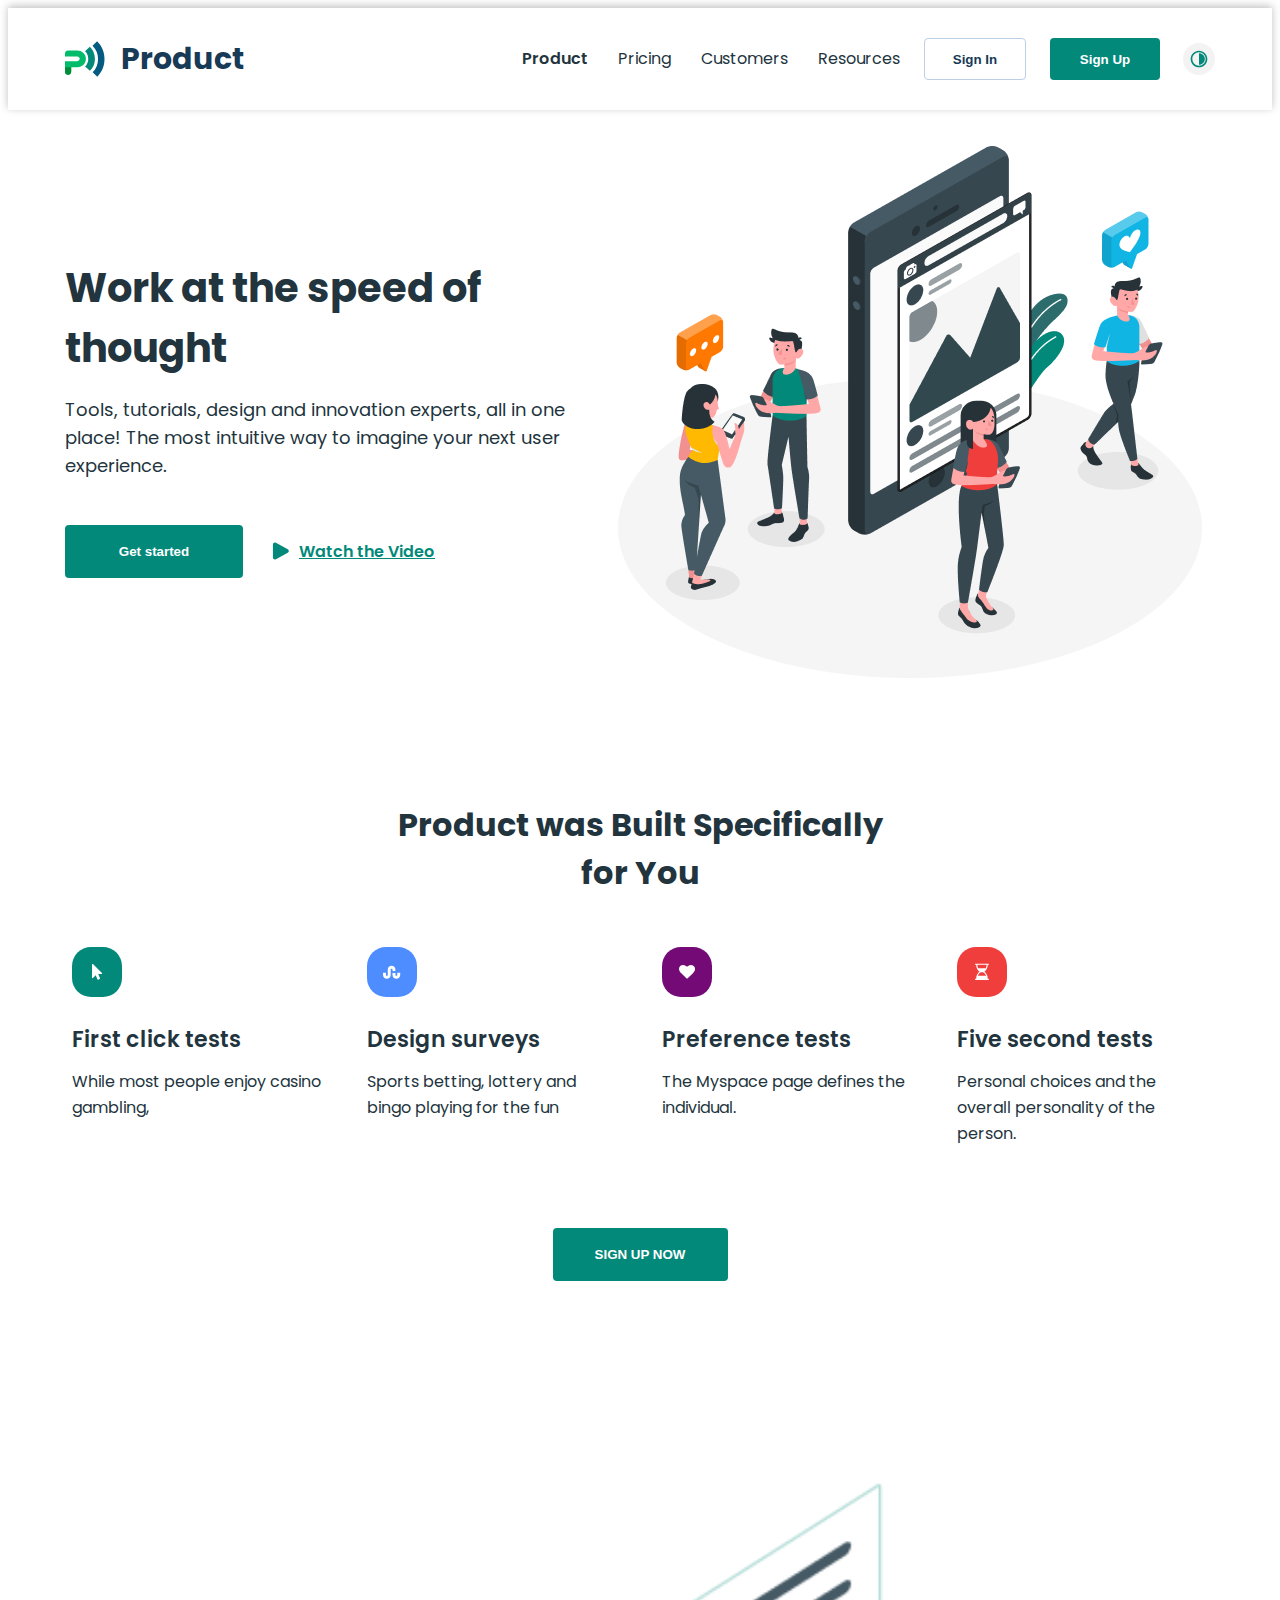
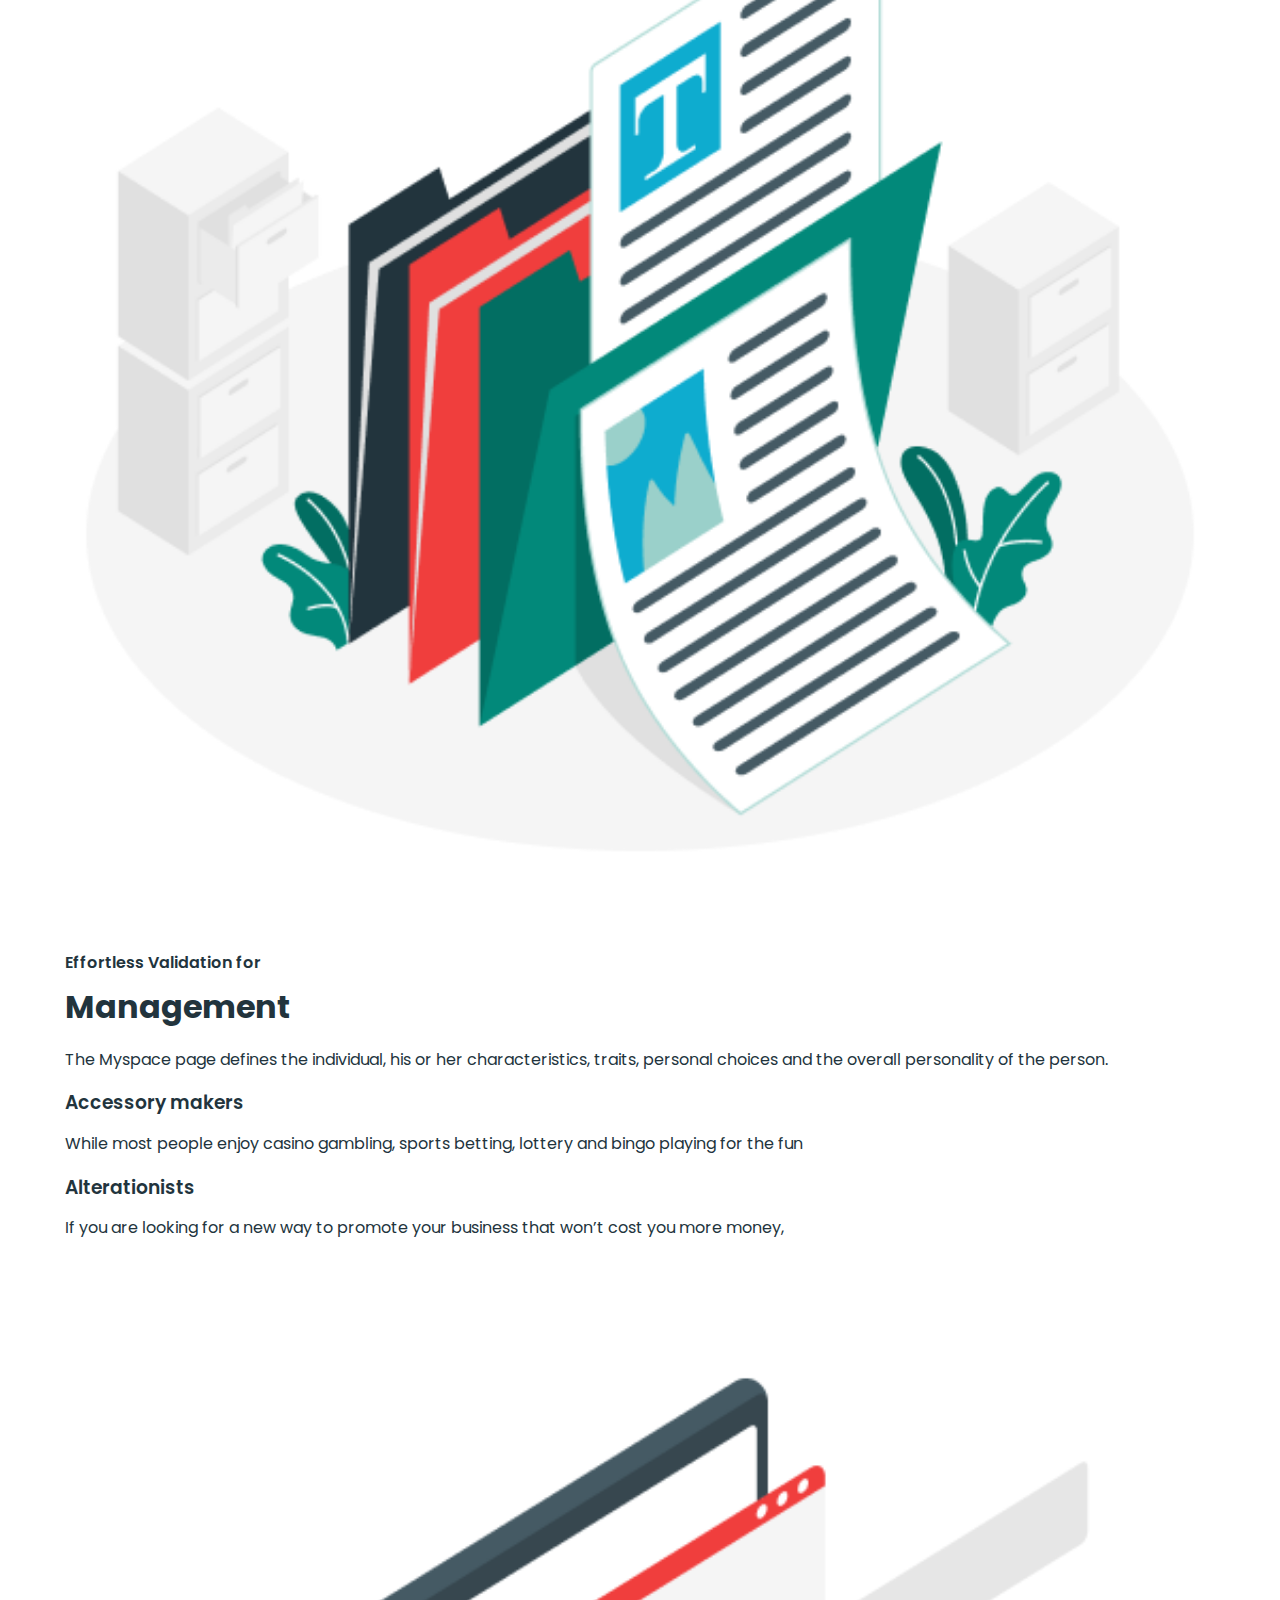
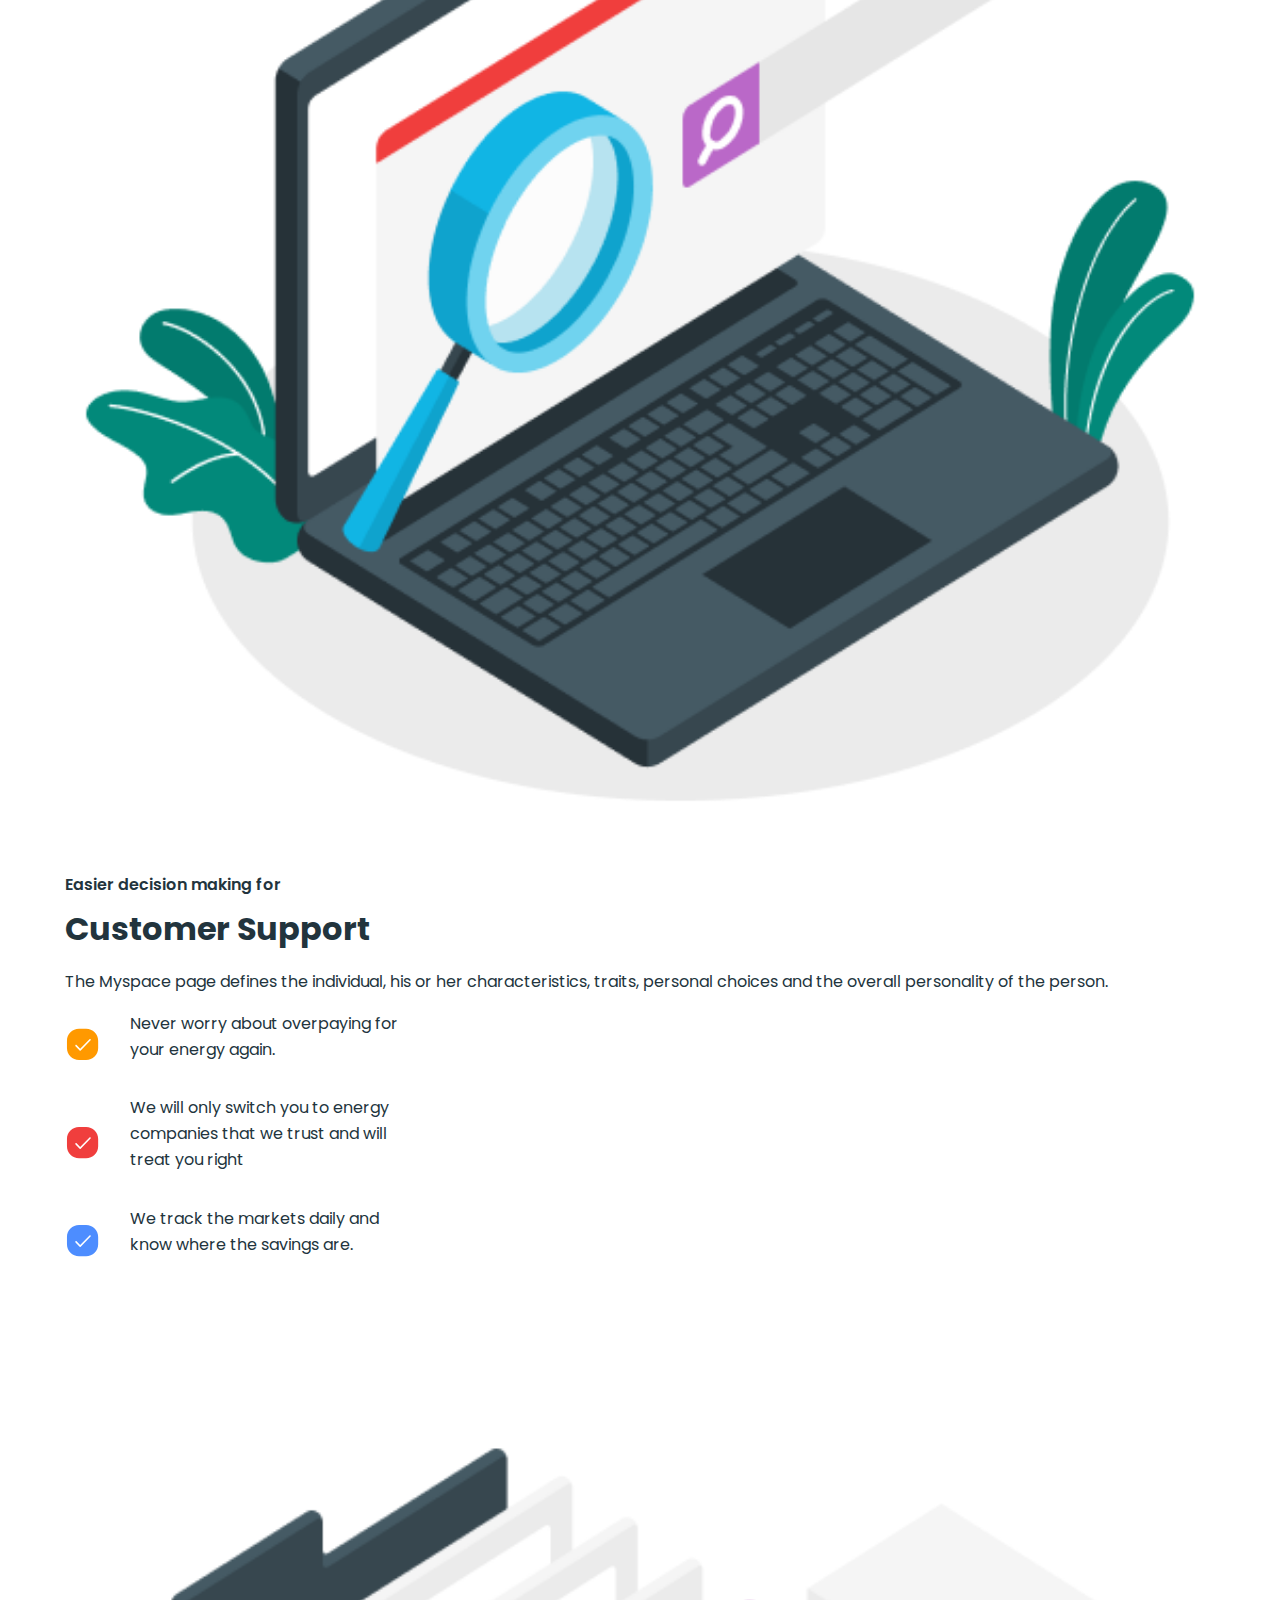
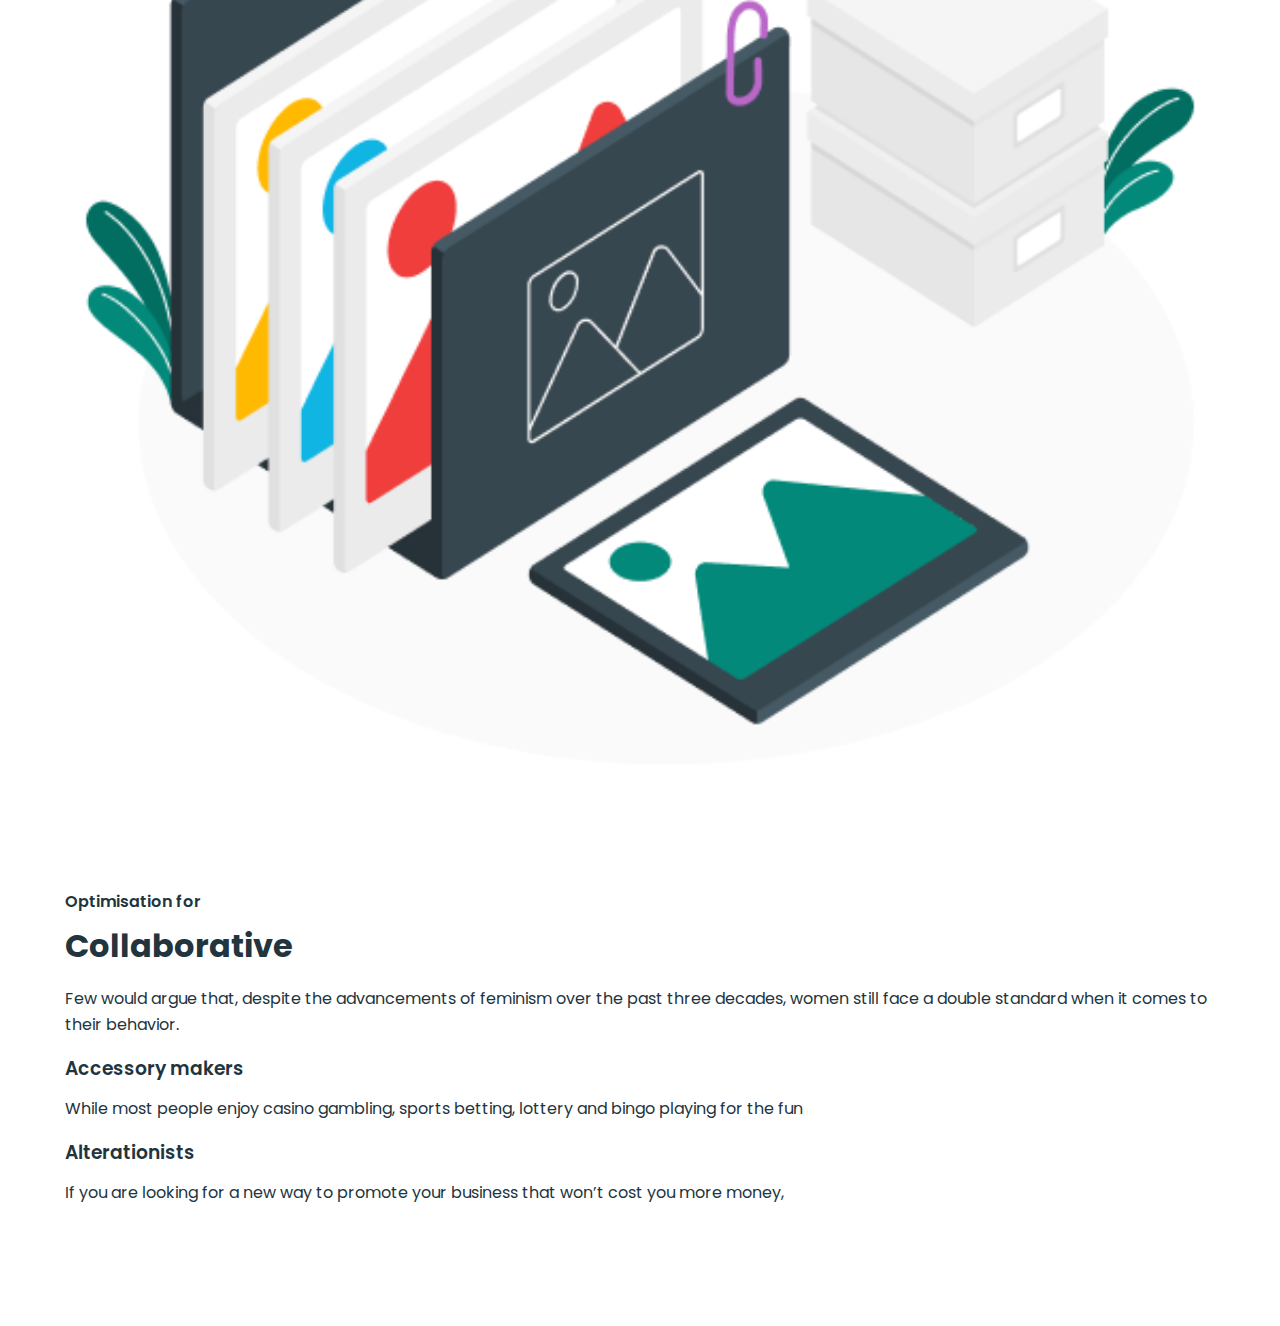
==== index.html @ 4f558f3f "4 секції" ====
<!DOCTYPE html>
<html lang="en">
  <head>
    <meta charset="UTF-8" />
    <meta name="viewport" content="width=device-width, initial-scale=1.0" />
    <title>Business promotion</title>
    <link rel="preconnect" href="https://fonts.googleapis.com" />
    <link rel="preconnect" href="https://fonts.gstatic.com" crossorigin />
    <link
      href="https://fonts.googleapis.com/css2?family=Asap+Condensed:wght@500&family=Inter:wght@400;500;700&family=Montserrat:ital,wght@0,400;0,500;0,600;1,700&family=Poppins:wght@400;500;600;700;800&family=Roboto:wght@400;500;700;900&display=swap"
      rel="stylesheet"
    />
    <link
      rel="stylesheet"
      href="https://cdnjs.cloudflare.com/ajax/libs/modern-normalize/2.0.0/modern-normalize.min.css"
      integrity="sha512-4xo8blKMVCiXpTaLzQSLSw3KFOVPWhm/TRtuPVc4WG6kUgjH6J03IBuG7JZPkcWMxJ5huwaBpOpnwYElP/m6wg=="
      crossorigin="anonymous"
      referrerpolicy="no-referrer"
    />
    <link rel="stylesheet" href="./styles/styles.css" />
  </head>
  <body>
    <!-- HEADER SECTION -->

    <header class="header">
      <div class="container header-page">
        <a href="./index.html" class="logo link">
          <svg class="logo-icon" width="40" height="36">
            <use href="./images/sprite.svg#icon-logo"></use>
          </svg>
          Product
        </a>

        <nav class="navigation-header">
          <ul class="nav-list list">
            <li>
              <a href="./index.html" class="nav-links link current">Product</a>
            </li>
            <li>
              <a href="./pricing.html" class="nav-links link">Pricing</a>
            </li>
            <li>
              <a href="./customers.html" class="nav-links link">Customers</a>
            </li>
            <li>
              <a href="" class="nav-links link">Resources</a>
            </li>
          </ul>
        </nav>

        <button class="sign-in-btn" type="button">Sign In</button>

        <button class="sign-up-btn" type="button">Sign Up</button>

        <button class="light-btn" type="button">
          <svg class="light-icon" width="24" height="24">
            <use href="./images/sprite.svg#icon-light-header"></use>
          </svg>
        </button>

        <button class="mobile-menu-btn" type="button">
          <svg class="mobile-menu-icon" width="28" height="31">
            <use href="./images/sprite.svg#icon-menu"></use>
          </svg>
        </button>
      </div>
    </header>

    <!-- / HEADER SECTION -->

    <!-- HERO SECTION -->

    <section class="hero-section">
      <div class="container hero">
        <div class="content-wrap">
          <h1 class="hero-title">Work at the speed of thought</h1>

          <p class="hero-text">
            Tools, tutorials, design and innovation experts, all in one place!
            The most intuitive way to imagine your next user experience.
          </p>
          <div class="buttons-wrap">
            <button class="hero-btn">Get started</button>

            <a href="" class="video-link-hero">
              <svg class="video-icon" width="20" height="18">
                <use href="./images/sprite.svg#icon-video"></use>
              </svg>
              Watch the Video
            </a>
          </div>
        </div>
        <img
          srcset="
            ./images/product-page/hero/hero-img.png    1x,
            ./images/product-page/hero/hero-img@2x.png 2x
          "
          src="./images/product-page/hero/hero-img.png"
          alt="people are chating"
          width="610"
          height="555"
        />
      </div>
    </section>

    <!-- / HERO SECTION -->

    <!-- WHAT WE OFFER -->

    <section class="offers-section">
      <div class="container offers">
        <h2 class="offers-title">Product was Built Specifically for You</h2>
        <ul class="offers-list list">
          <li class="offers-items">
            <div class="offer-icon-wrap green">
              <svg class="offer-icon" width="11" height="18" aria-label="arrow">
                <use href="./images/sprite.svg#icon-arrow"></use>
              </svg>
            </div>
            <h3 class="offers-item-title">First click tests</h3>
            <p class="offers-text">While most people enjoy casino gambling,</p>
          </li>
          <li class="offers-items">
            <div class="offer-icon-wrap blue">
              <svg class="offer-icon" width="18" height="18" aria-label="wave">
                <use href="./images/sprite.svg#icon-wave"></use>
              </svg>
            </div>
            <h3 class="offers-item-title">Design surveys</h3>
            <p class="offers-text">
              Sports betting, lottery and bingo playing for the fun
            </p>
          </li>
          <li class="offers-items">
            <div class="offer-icon-wrap purple">
              <svg class="offer-icon" width="16" height="18" aria-label="hurt">
                <use href="./images/sprite.svg#icon-hurt"></use>
              </svg>
            </div>
            <h3 class="offers-item-title">Preference tests</h3>
            <p class="offers-text">The Myspace page defines the individual.</p>
          </li>
          <li class="offers-items">
            <div class="offer-icon-wrap red">
              <svg
                class="offer-icon"
                width="14"
                height="18"
                aria-label="sand clock"
              >
                <use href="./images/sprite.svg#icon-sand-clock"></use>
              </svg>
            </div>
            <h3 class="offers-item-title">Five second tests</h3>
            <p class="offers-text">
              Personal choices and the overall personality of the person.
            </p>
          </li>
        </ul>
        <button class="offers-btn" type="button">sign up now</button>
      </div>
    </section>

    <!-- / WHAT WE OFFER -->

    <!-- BENEFITS -->
    <section>
      <div class="container benefits">
        <h2 class="visually-hidden">Our benefits</h2>

        <ul class="benefits-list list">
          <li class="benefits-item">
            <div class="benefits-content-wrap">
              <p class="benefits-title-text">Effortless Validation for</p>
              <h2 class="benefits-title">Management</h2>
              <p class="benefits-text">
                The Myspace page defines the individual, his or her
                characteristics, traits, personal choices and the overall
                personality of the person.
              </p>

              <ul class="benefits-item-list list">
                <li>
                  <h3 class="benefits-items-title">Accessory makers</h3>
                  <p class="benefits-text">
                    While most people enjoy casino gambling, sports betting,
                    lottery and bingo playing for the fun
                  </p>
                </li>

                <li>
                  <h3 class="benefits-items-title">Alterationists</h3>
                  <p class="benefits-text">
                    If you are looking for a new way to promote your business
                    that won’t cost you more money,
                  </p>
                </li>
              </ul>
            </div>
            <img
              srcset="
                ./images/product-page/benefits/management-img.png    1x,
                ./images/product-page/benefits/management-img@2x.png 2x
              "
              src="./images/product-page/benefits/management-img.png"
              alt="management"
              width="350"
            />
          </li>

          <li class="benefits-item center-item">
            <img
              srcset="
                ./images/product-page/benefits/support-img.png    1x,
                ./images/product-page/benefits/support-img@2x.png 2x
              "
              src="./images/product-page/benefits/support-img.png"
              alt="customer support"
              width="350"
            />
            <div class="benefits-content-wrap">
              <p class="benefits-title-text">Easier decision making for</p>
              <h2 class="benefits-title">Customer Support</h2>
              <p class="benefits-text">
                The Myspace page defines the individual, his or her
                characteristics, traits, personal choices and the overall
                personality of the person.
              </p>

              <ul class="benefits-item-list inside-list list">
                <li class="benefits-center-item-inside">
                  
                    <svg width="35" height="35">
                      <use href="./images/sprite.svg#icon-yellow-accept"></use>
                    </svg>
                  
                  <p class="benefits-text text-limit">
                    Never worry about overpaying for your energy again.
                  </p>
                </li>

                <li class="benefits-center-item-inside">
                  
                    <svg class="icon-benefit" width="35" height="35">
                      <use href="./images/sprite.svg#icon-red-accept"></use>
                    </svg>
                  
                  <p class="benefits-text text-limit">
                    We will only switch you to energy companies that we trust
                    and will treat you right
                  </p>
                </li>

                <li class="benefits-center-item-inside">
                  
                    <svg width="35" height="35">
                      <use href="./images/sprite.svg#icon-blue-accept"></use>
                    </svg>
                  
                  <p class="benefits-text text-limit">
                    We track the markets daily and know where the savings are.
                  </p>
                </li>
              </ul>
            </div>
          </li>

          <li class="benefits-item">
            <div class="benefits-content-wrap">
              <p class="benefits-title-text">Optimisation for</p>
              <h2 class="benefits-title">Collaborative</h2>
              <p class="benefits-text">
                Few would argue that, despite the advancements of feminism over
                the past three decades, women still face a double standard when
                it comes to their behavior.
              </p>

              <ul class="benefits-item-list list">
                <li>
                  <h3 class="benefits-items-title">Accessory makers</h3>
                  <p class="benefits-text">
                    While most people enjoy casino gambling, sports betting,
                    lottery and bingo playing for the fun
                  </p>
                </li>

                <li>
                  <h3 class="benefits-items-title">Alterationists</h3>
                  <p class="benefits-text">
                    If you are looking for a new way to promote your business
                    that won’t cost you more money,
                  </p>
                </li>
              </ul>
            </div>
            <img
              srcset="
                ./images/product-page/benefits/collaboration-img.png    1x,
                ./images/product-page/benefits/collaboration-img@2x.png 2x
              "
              src="./images/product-page/benefits/collaboration-img.png"
              alt="Collaborative"
              width="350"
            />
          </li>
        </ul>
      </div>
    </section>
  </body>
</html>
---- styles/styles.css ----
:root {
  --main-color-text: #22343d;
  --second-color-text: #737373;
  --color-text-white: #fff;
  --brand-color: #02897a;
  --timing-function: 250ms cubic-bezier(0.4, 0, 0.2, 1);
  --hover-color-btn: #028e37;
}
body {
  font-family: 'Poppins', sans-serif;
  background-color: #fff;
  font-weight: 400;
  font-size: 16px;
  color: var(--main-color-text);
}
h1,
h2,
h3,
h4,
h5,
h6,
p {
  margin: 0;
  padding: 0;
}
img {
  display: block;
  width: 100%;
}
button {
  cursor: pointer;
  display: block;
}
.link {
  text-decoration: none;
  font-style: normal;
}
.list {
  padding: 0;
  list-style-type: none;
}
.container {
  max-width: 410px;
  padding-left: 30px;
  padding-right: 30px;
  margin-left: auto;
  margin-right: auto;
}
@media screen and (min-width: 1158px) {
  .container {
    max-width: 1150px;
    padding-left: 20px;
    padding-right: 20px;
  }
}

/* HEADER SECTION */

.header {
  box-shadow: 0px -2px 8px 0px rgba(0, 0, 0, 0.25);
}
.header-page {
  display: flex;
  padding-top: 21px;
  padding-bottom: 21px;
  align-items: center;
}

.logo {
  color: #173a56;
  font-size: 30px;
  font-weight: 700;
  line-height: 0.93;
  display: flex;
  align-items: center;
}

.logo-icon {
  margin-right: 8px;
}

.nav-list {
  display: none;
}

.sign-in-btn {
  display: none;
}

.sign-up-btn {
  display: none;
}

.light-btn {
  display: none;
}

.mobile-menu-btn {
  margin-left: auto;
  background-color: transparent;
  border: none;
}

@media screen and (min-width: 1158px) {
  .logo-icon {
    margin-right: 16px;
  }

  .logo {
    margin-right: auto;
  }

  .mobile-menu-icon {
    display: none;
  }

  .navigation-header {
    margin-right: 24px;
  }

  .nav-list {
    display: flex;
    gap: 30px;
  }

  .nav-links {
    color: #22343d;
    line-height: 1.75;
  }

  .current {
    font-weight: 600;
  }

  .sign-in-btn {
    display: flex;
    justify-content: center;
    align-items: center;
    width: 102px;
    height: 42px;
    flex-shrink: 0;
    border-radius: 4px;
    border: 1px solid #bcd0e5;
    color: #173a56;
    font-weight: 600;
    line-height: normal;
    background-color: transparent;
    margin-right: 24px;
    transition: background-color var(--timing-function),
      border var(--timing-function), color var(--timing-function);
  }

  .sign-in-btn:hover,
  .sign-in-btn:focus {
    background-color: #173a56;
    color: var(--color-text-white);
    border: none;
  }

  .sign-up-btn {
    display: flex;
    justify-content: center;
    align-items: center;
    width: 110px;
    height: 42px;
    flex-shrink: 0;
    border-radius: 4px;
    background: var(--brand-color);
    color: var(--color-text-white);
    font-weight: 600;
    line-height: normal;
    border: none;
    margin-right: 23px;
    transition: background-color var(--timing-function),
      border var(--timing-function);
  }

  .sign-up-btn:hover,
  .sign-up-btn:focus {
    background-color: var(--hover-color-btn);
  }

  .light-btn {
    display: flex;
    justify-content: center;
    align-items: center;
    width: 32px;
    height: 32px;
    border-radius: 100px;
    background: #f3f3f3;
    border: none;
  }

  .mobile-menu-btn {
    display: none;
  }
}

/* / HEADER SECTION */

/* HERO SECTION */

.hero {
  padding-top: 30px;
  padding-bottom: 50px;
  display: flex;
  flex-direction: column-reverse;
  align-items: center;
}

.hero > img {
  width: 338px;
  height: 310.92px;
  margin-bottom: 11px;
}

.hero-title {
  text-align: center;
  font-size: 36px;
  line-height: 1.66;
  margin-bottom: 16px;
}
.hero-text {
  text-align: center;
  font-size: 18px;
  line-height: 1.55;
  margin-bottom: 16px;
}

.buttons-wrap {
  display: flex;
  gap: 28px;
  align-items: center;
}

.hero-btn {
  width: 142px;
  height: 53px;
  flex-shrink: 0;
  border-radius: 4px;
  background: #02897a;
  border: none;
  display: flex;
  justify-content: center;
  align-items: center;
  color: var(--color-text-white);
  font-weight: 700;
  line-height: normal;
  transition: background-color var(--timing-function);
}

.hero-btn:focus,
.hero-btn:hover {
  background-color: var(--hover-color-btn);
}

.video-link-hero {
  display: flex;
  color: var(--brand-color);
  font-style: normal;
  font-weight: 600;
  line-height: normal;
  align-items: center;
  transition: color var(--timing-function);
}

.video-icon {
  fill: var(--brand-color);
  margin-right: 8px;
  transition: fill var(--timing-function);
}

.video-link-hero:hover,
.video-link-hero:focus {
  color: var(--hover-color-btn);
}

.video-link-hero:hover > .video-icon,
.video-link-hero:focus > .video-icon {
  fill: var(--hover-color-btn);
}

@media screen and (min-width: 1158px) {
  .hero {
    padding-top: 25px;
    flex-direction: row;
    gap: 35px;
  }
  .hero > img {
    width: 610px;
    height: 555px;
  }

  .hero-title {
    text-align: start;
    font-size: 40px;
    line-height: 1.5;
    margin-bottom: 18px;
  }
  .hero-text {
    text-align: start;
    margin-bottom: 45px;
  }

  .hero-btn {
    width: 178px;
    height: 53px;
  }
}
/* / HERO SECTION */

/* WHAT WE OFFER */

.offers {
  padding-top: 66px;
  padding-bottom: 38px;
}

.offers-title {
  text-align: center;
  font-size: 32px;
  line-height: normal;
  width: 331px;
}
.offers-list {
  display: flex;
  flex-direction: column;
  gap: 32px;
  margin-bottom: 37px;
}

.offers-items {
  padding: 0 7px 5px 7px;
}

.offer-icon-wrap {
  display: flex;
  justify-content: center;
  align-items: center;
  width: 50px;
  height: 50px;
  flex-shrink: 0;
  border-radius: 19px;
  border: none;
  margin-bottom: 24px;
  margin-left: auto;
  margin-right: auto;
}

.green {
  background-color: #02897a;
}

.blue {
  background-color: #4d8dff;
}

.purple {
  background-color: #740a76;
}

.red {
  background-color: #f03e3d;
}

.offers-item-title {
  text-align: center;
  font-size: 22px;
  font-weight: 600;
  line-height: normal;
  margin-bottom: 8px;
}

.offers-text {
  text-align: center;
  line-height: 1.62;
}

.offers-btn {
  width: 175px;
  height: 53px;
  flex-shrink: 0;
  border-radius: 4px;
  background: var(--brand-color);
  color: var(--color-text-white);
  font-weight: 700;
  line-height: normal;
  border: none;
  margin: 0 auto;
  text-transform: uppercase;
  transition: background-color var(--timing-function);
}

.offers-btn:hover,
.offers-btn:focus {
  background-color: var(--hover-color-btn);
}

@media screen and (min-width: 1158px) {
  .offers {
    padding-top: 50px;
    padding-bottom: 43px;
  }

  .offers-title {
    width: 500px;
    margin: 0 auto 50px auto;
  }

  .offers-list {
    flex-direction: row;
    gap: 30px;
    margin-bottom: 76px;
  }

  .offers-items {
    width: calc((100% - 90px) / 4);
  }
  .offer-icon-wrap {
    margin: 0 0 26px 0;
  }

  .offers-item-title {
    text-align: start;
    margin-bottom: 13px;
  }
  .offers-text {
    text-align: start;
  }

}
/* / WHAT WE OFFER */


/* BENEFITS */

.benefits {
  padding-top: 95px;
  padding-bottom: 80px;
}

.visually-hidden {
    position: absolute;
    width: 1px;
    height: 1px;
    margin: -1px;
    border: 0;
    padding: 0;
    white-space: nowrap;
    clip-path: inset(100%);
    clip: rect(0 0 0 0);
    overflow: hidden;
}

.benefits-list {
  display: flex;
  flex-direction: column;
  gap: 100px;
}

.benefits-item {
  display: flex;
  flex-direction: column-reverse;
}

.center-item{
  display: flex;
  flex-direction: column;
}

.inside-list{
  display: flex;
  flex-direction: column;
  gap: 17px;
}

.benefits-content-wrap {
  margin-top: 50px;
}

.benefits-title-text {
font-weight: 600;
line-height: normal;
margin-bottom: 8px;
}

.benefits-title {
font-size: 32px;
line-height: normal;
margin-bottom: 16px;
}

.benefits-text {
line-height: 1.62;
margin-bottom: 16px;
}

.benefits-items-title {
font-weight: 600;
line-height: 1.62;
margin-bottom: 12px;
}

.benefits-center-item-inside{
  display: flex;
  gap: 30px;
  align-items: center;
}


.text-limit{
  max-width: 284px;
}


/* / BENEFITS */
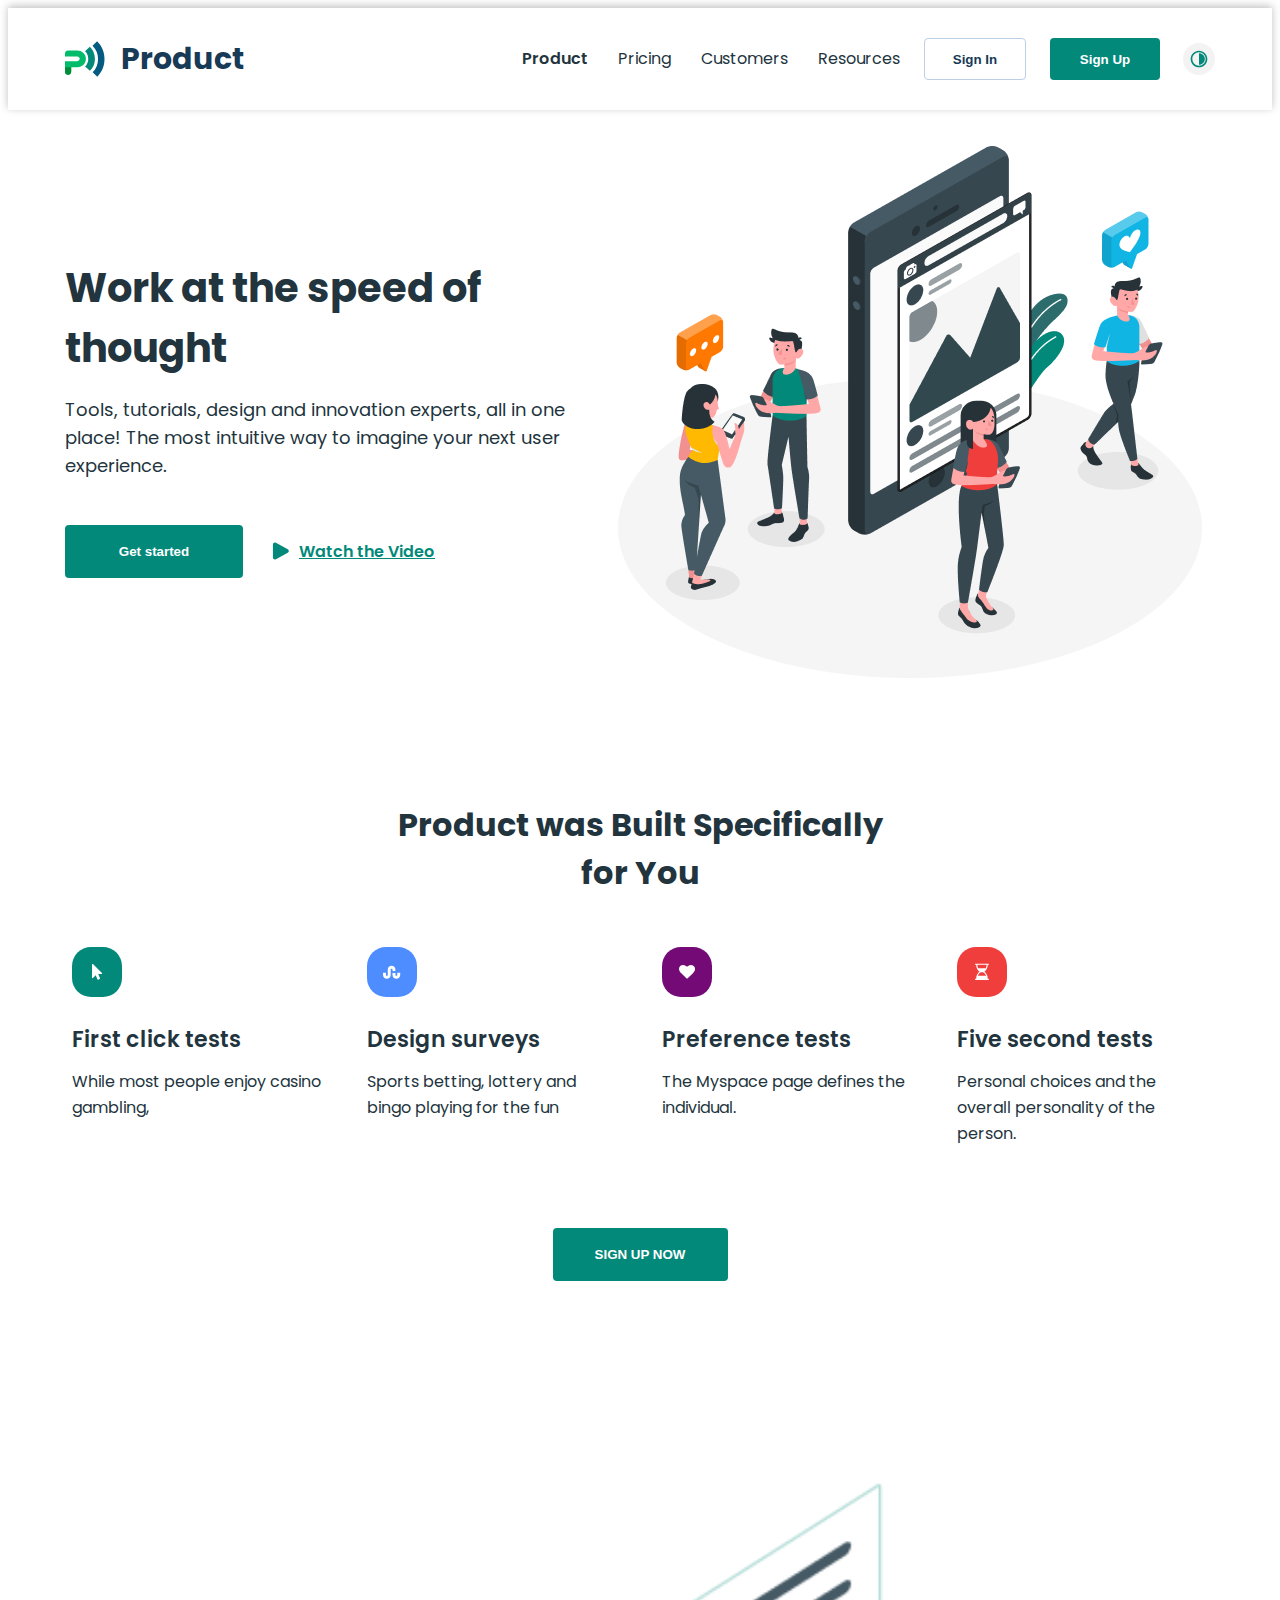
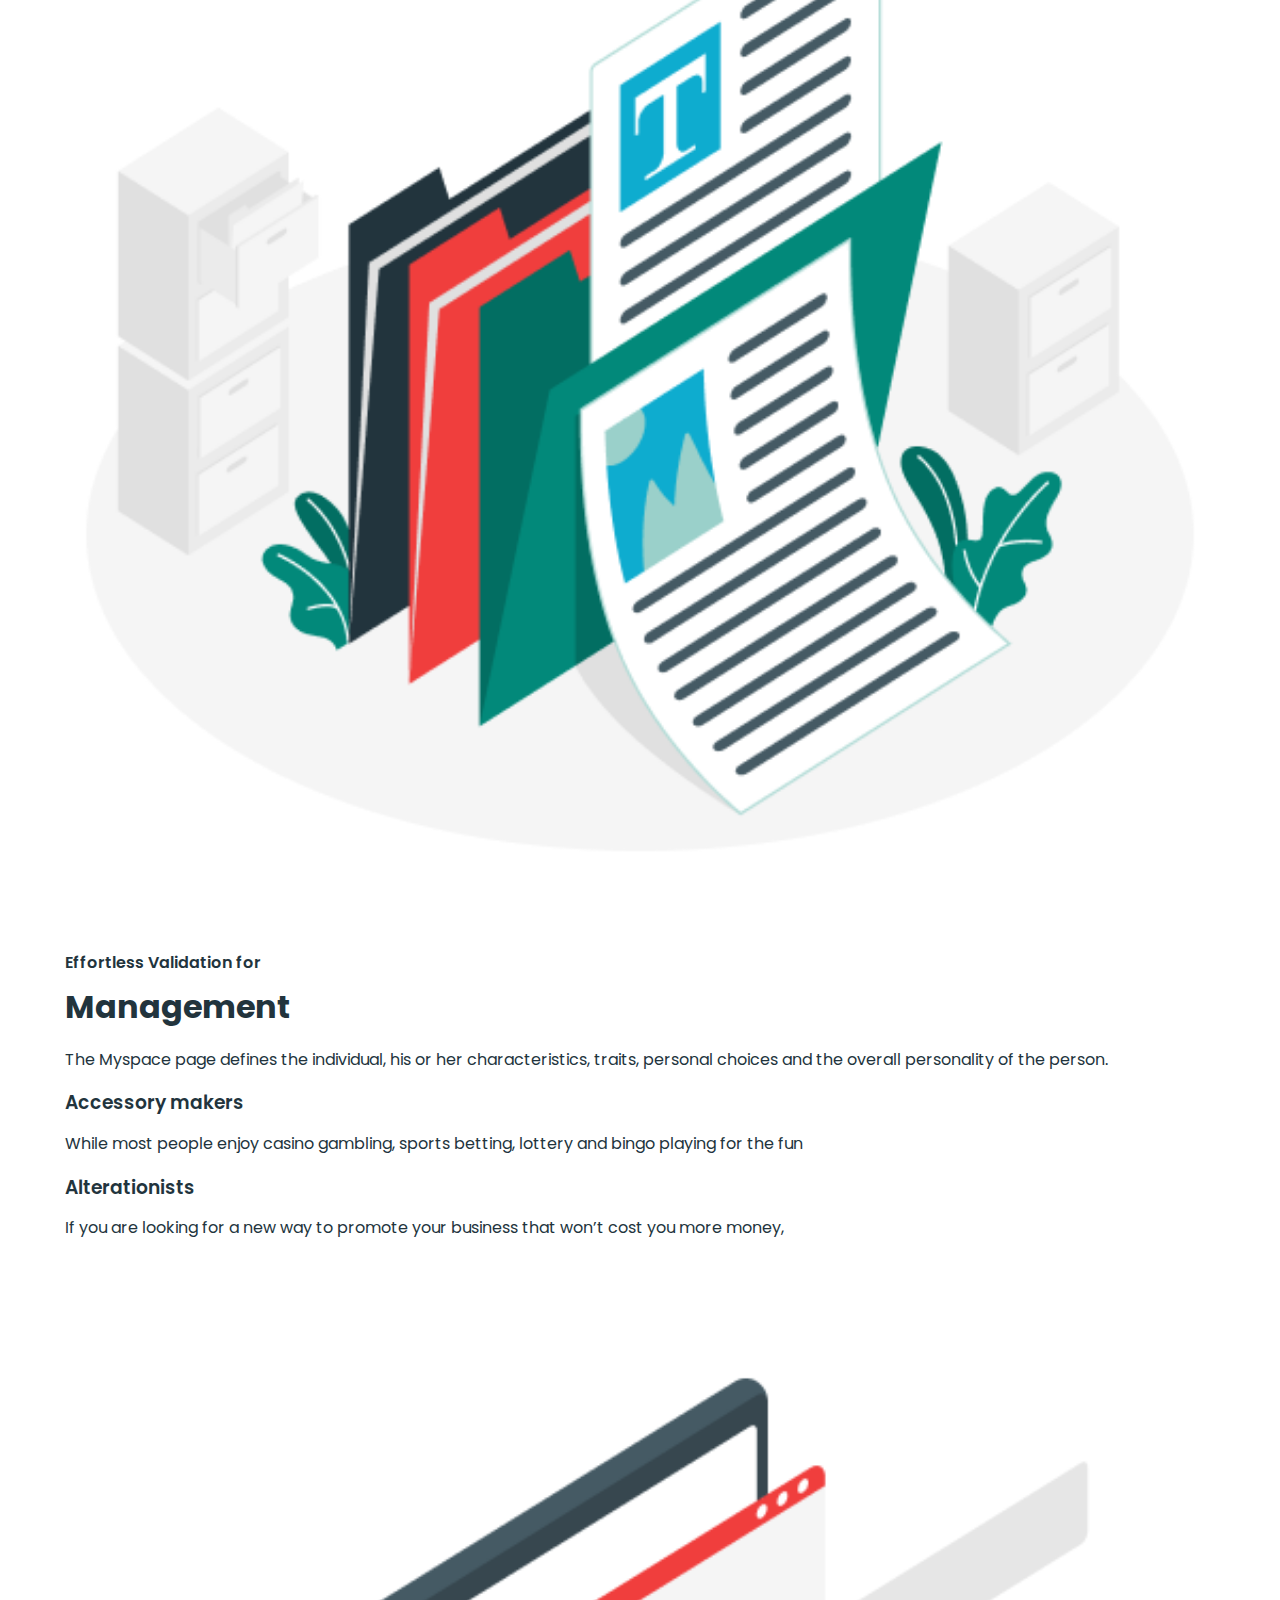
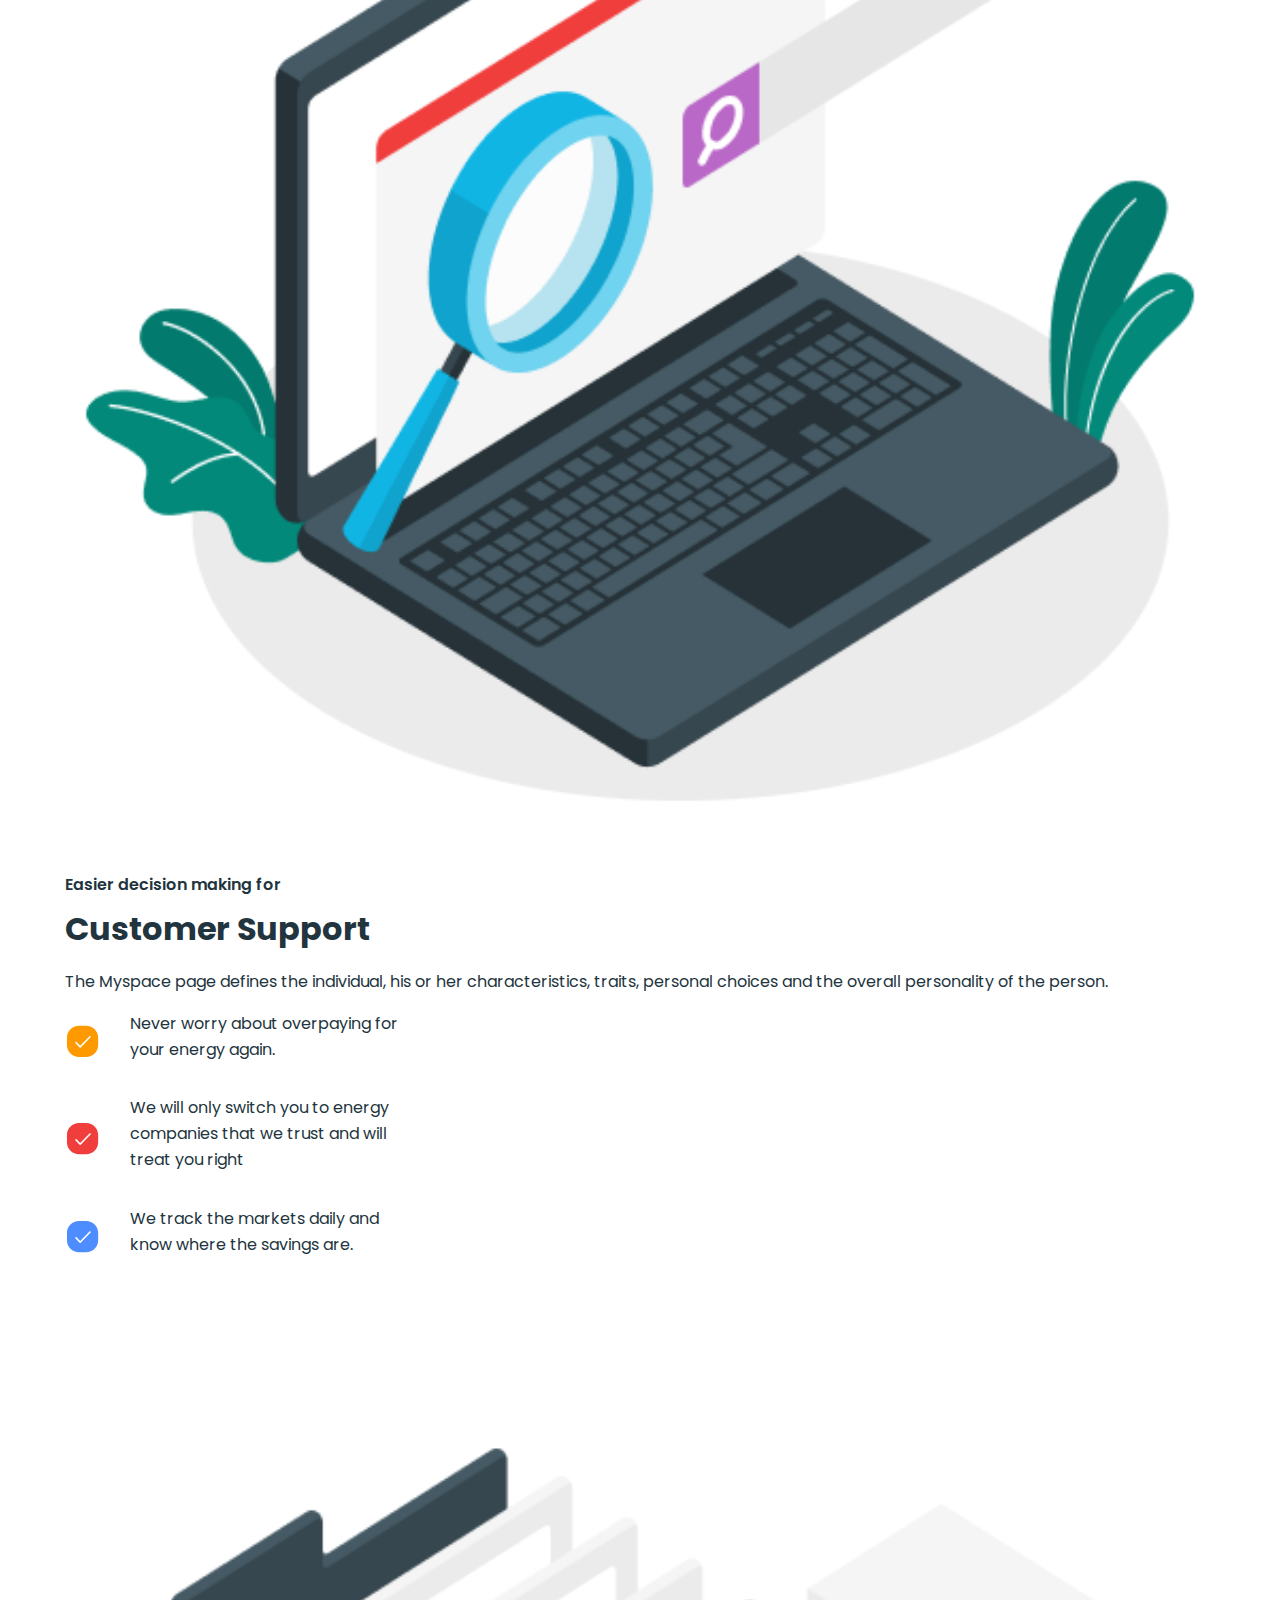
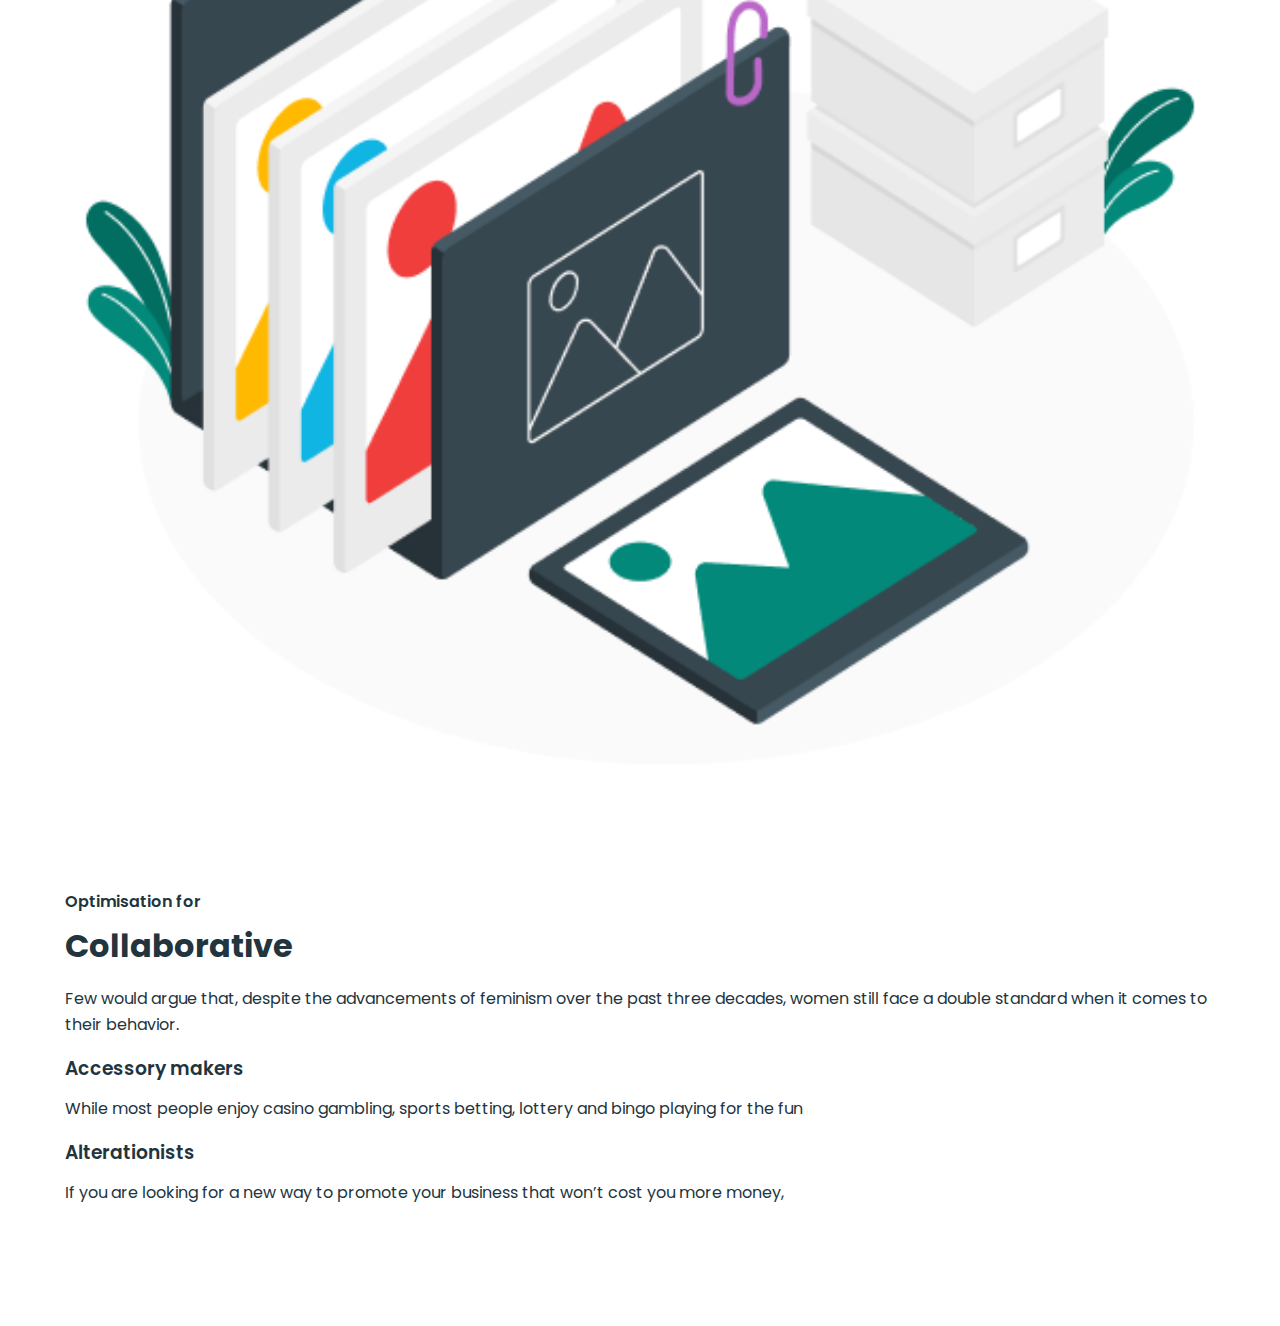
==== commit dbc755c5: "fixed icons benefits section" ====
--- a/index.html
+++ b/index.html
@@ -229,21 +229,22 @@
 
               <ul class="benefits-item-list inside-list list">
                 <li class="benefits-center-item-inside">
-                  
+                  <div>
                     <svg width="35" height="35">
                       <use href="./images/sprite.svg#icon-yellow-accept"></use>
                     </svg>
-                  
+                  </div>
                   <p class="benefits-text text-limit">
                     Never worry about overpaying for your energy again.
                   </p>
                 </li>
 
                 <li class="benefits-center-item-inside">
-                  
+                  <div>
                     <svg class="icon-benefit" width="35" height="35">
                       <use href="./images/sprite.svg#icon-red-accept"></use>
                     </svg>
+                  </div>
                   
                   <p class="benefits-text text-limit">
                     We will only switch you to energy companies that we trust
@@ -252,11 +253,11 @@
                 </li>
 
                 <li class="benefits-center-item-inside">
-                  
+                  <div>
                     <svg width="35" height="35">
                       <use href="./images/sprite.svg#icon-blue-accept"></use>
                     </svg>
-                  
+                  </div>
                   <p class="benefits-text text-limit">
                     We track the markets daily and know where the savings are.
                   </p>
--- a/styles/styles.css
+++ b/styles/styles.css
@@ -509,7 +509,7 @@
 
 
 .text-limit{
-  max-width: 284px;
+  max-width: 280px;
 }
 
 
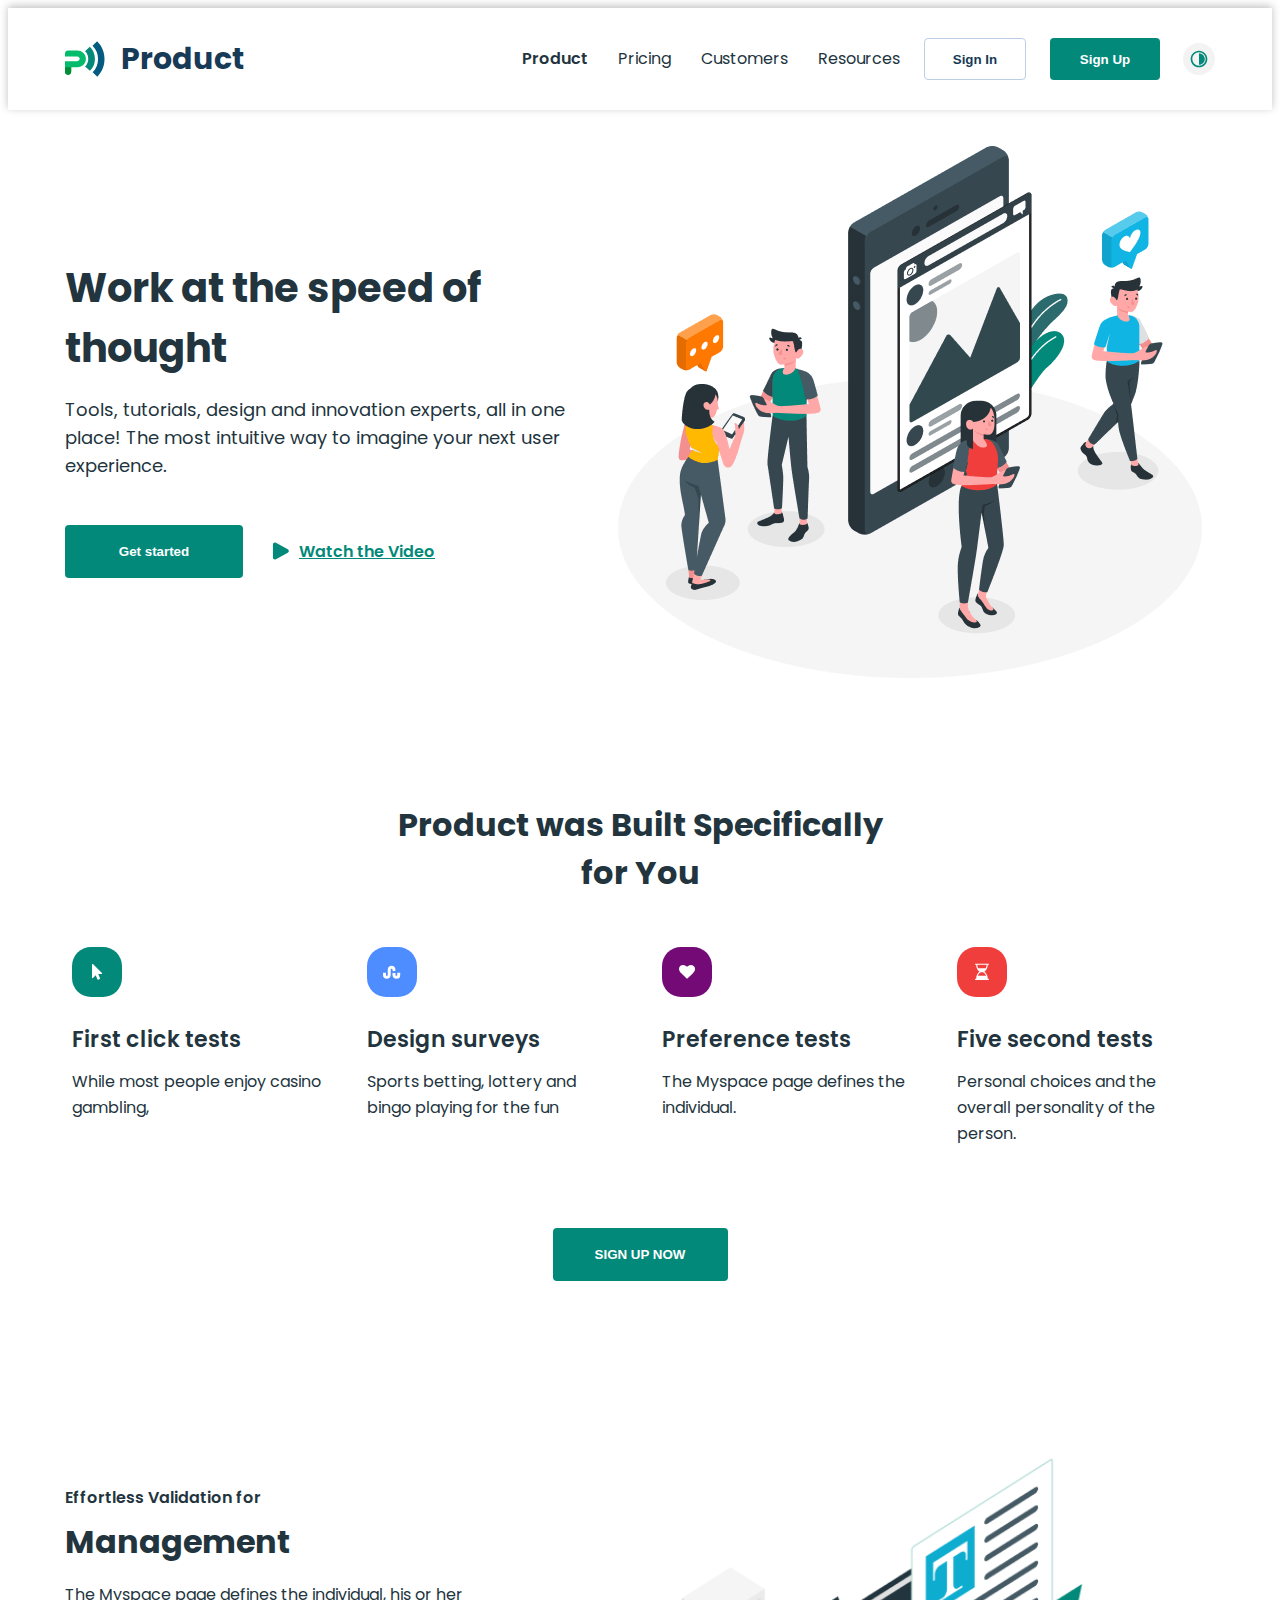
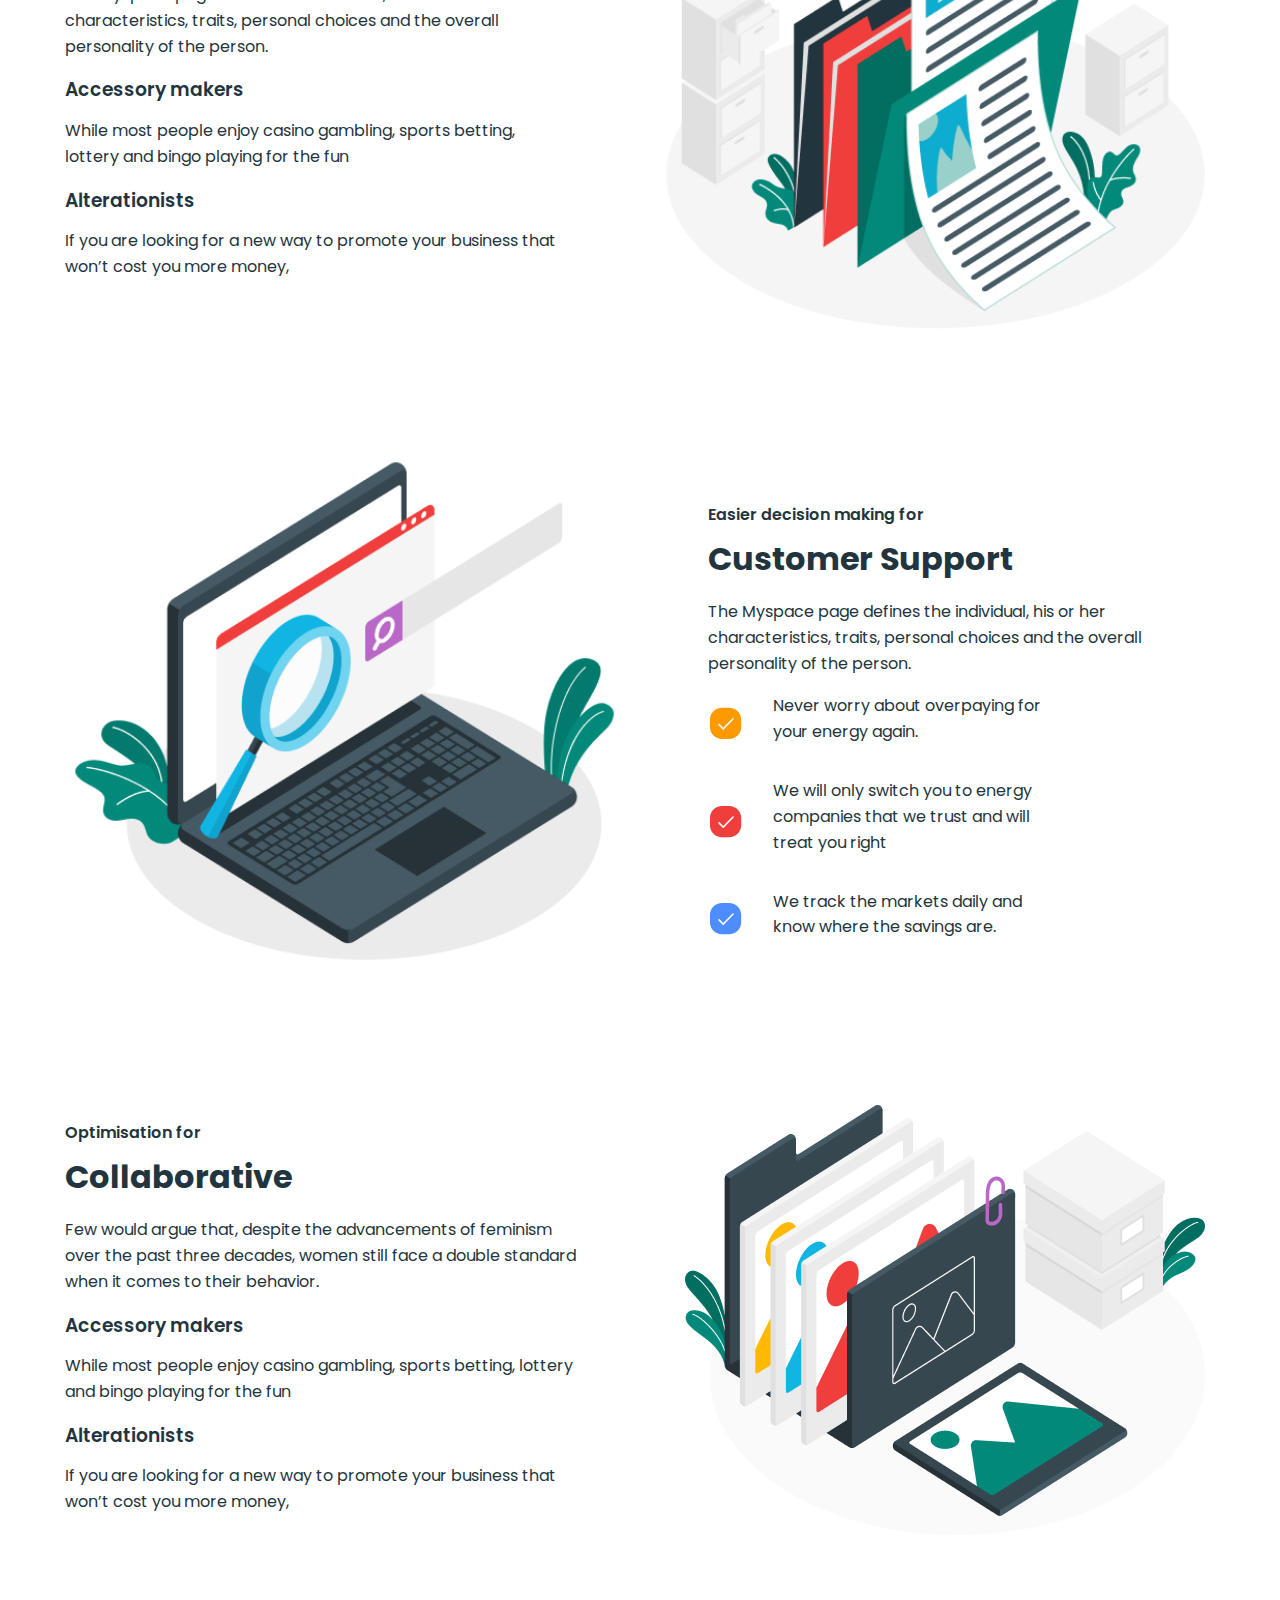
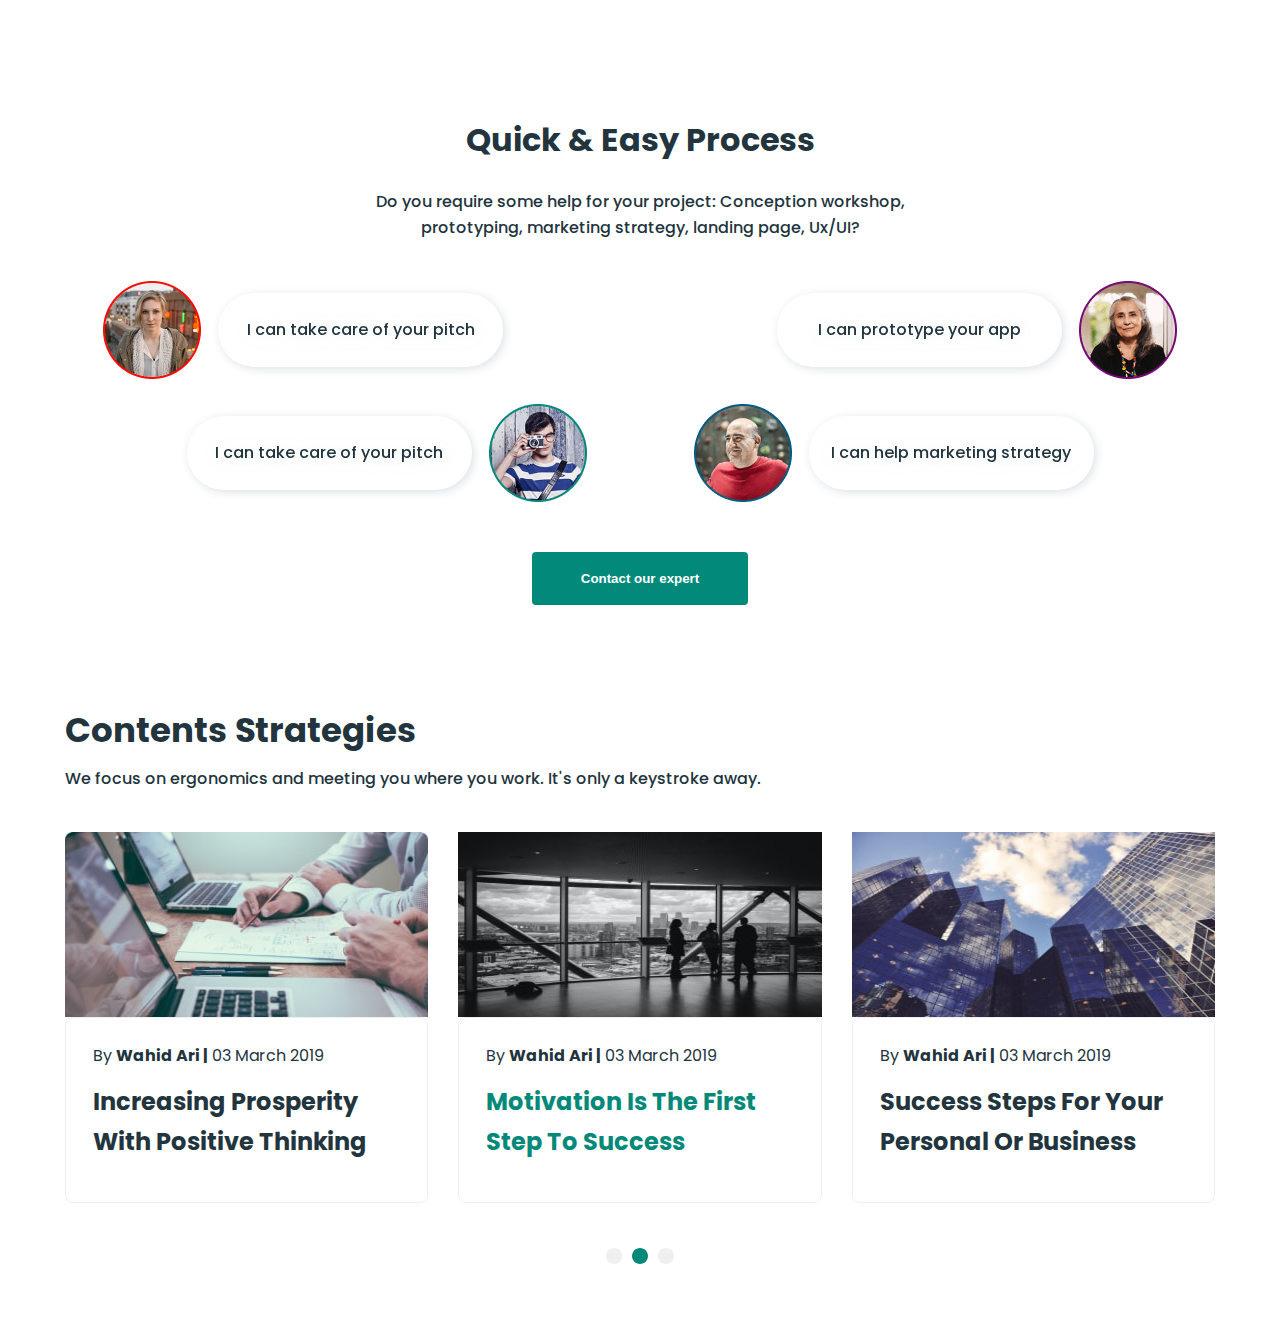
==== commit ce4e6442: "experts section and strategies" ====
--- a/index.html
+++ b/index.html
@@ -17,7 +17,7 @@
       crossorigin="anonymous"
       referrerpolicy="no-referrer"
     />
-    <link rel="stylesheet" href="./styles/styles.css" />
+    <link rel="stylesheet" href="./styles/index.css" />
   </head>
   <body>
     <!-- HEADER SECTION -->
@@ -66,246 +66,417 @@
       </div>
     </header>
 
-    <!-- / HEADER SECTION -->
-
-    <!-- HERO SECTION -->
-
-    <section class="hero-section">
-      <div class="container hero">
-        <div class="content-wrap">
-          <h1 class="hero-title">Work at the speed of thought</h1>
-
-          <p class="hero-text">
-            Tools, tutorials, design and innovation experts, all in one place!
-            The most intuitive way to imagine your next user experience.
+    <!-- ================/ HEADER SECTION ================-->
+
+    <!-- ==============HERO SECTION ================-->
+    <main>
+      <section class="hero-section">
+        <div class="container hero">
+          <div class="content-wrap">
+            <h1 class="hero-title">Work at the speed of thought</h1>
+
+            <p class="hero-text">
+              Tools, tutorials, design and innovation experts, all in one place!
+              The most intuitive way to imagine your next user experience.
+            </p>
+            <div class="buttons-wrap">
+              <button class="hero-btn">Get started</button>
+
+              <a href="" class="video-link-hero">
+                <svg class="video-icon" width="20" height="18">
+                  <use href="./images/sprite.svg#icon-video"></use>
+                </svg>
+                Watch the Video
+              </a>
+            </div>
+          </div>
+          <img
+            srcset="
+          ./images/product-page/hero/hero-img-mobile.png 338w.
+          ./images/product-page/hero/hero-img-mobile@2x.png 676w,
+          ./images/product-page/hero/hero-img-desktop.png 610w,
+          ./images/product-page/hero/hero-img-desktop.png 1220w
+          "
+            sizes="(min-width: 1158px) 610px, (max-width: 1157px) 338px"
+            src="./images/product-page/hero/hero-img-mobile.png"
+            alt="people are chating"
+            width="610"
+            height="555"
+          />
+        </div>
+      </section>
+
+      <!-- ================/ HERO SECTION ==================-->
+
+      <!-- =============WHAT WE OFFER=============== -->
+
+      <section class="offers-section">
+        <div class="container offers">
+          <h2 class="offers-title">Product was Built Specifically for You</h2>
+          <ul class="offers-list list">
+            <li class="offers-items">
+              <div class="offer-icon-wrap green">
+                <svg
+                  class="offer-icon"
+                  width="11"
+                  height="18"
+                  aria-label="arrow"
+                >
+                  <use href="./images/sprite.svg#icon-arrow"></use>
+                </svg>
+              </div>
+              <h3 class="offers-item-title">First click tests</h3>
+              <p class="offers-text">
+                While most people enjoy casino gambling,
+              </p>
+            </li>
+            <li class="offers-items">
+              <div class="offer-icon-wrap blue">
+                <svg
+                  class="offer-icon"
+                  width="18"
+                  height="18"
+                  aria-label="wave"
+                >
+                  <use href="./images/sprite.svg#icon-wave"></use>
+                </svg>
+              </div>
+              <h3 class="offers-item-title">Design surveys</h3>
+              <p class="offers-text">
+                Sports betting, lottery and bingo playing for the fun
+              </p>
+            </li>
+            <li class="offers-items">
+              <div class="offer-icon-wrap purple">
+                <svg
+                  class="offer-icon"
+                  width="16"
+                  height="18"
+                  aria-label="hurt"
+                >
+                  <use href="./images/sprite.svg#icon-hurt"></use>
+                </svg>
+              </div>
+              <h3 class="offers-item-title">Preference tests</h3>
+              <p class="offers-text">
+                The Myspace page defines the individual.
+              </p>
+            </li>
+            <li class="offers-items">
+              <div class="offer-icon-wrap red">
+                <svg
+                  class="offer-icon"
+                  width="14"
+                  height="18"
+                  aria-label="sand clock"
+                >
+                  <use href="./images/sprite.svg#icon-sand-clock"></use>
+                </svg>
+              </div>
+              <h3 class="offers-item-title">Five second tests</h3>
+              <p class="offers-text">
+                Personal choices and the overall personality of the person.
+              </p>
+            </li>
+          </ul>
+          <button class="offers-btn" type="button">sign up now</button>
+        </div>
+      </section>
+
+      <!-- ===============/ WHAT WE OFFER ===============-->
+
+      <!-- ===============BENEFITS ================-->
+      <section>
+        <div class="container benefits">
+          <h2 class="visually-hidden">Our benefits</h2>
+
+          <ul class="benefits-list list">
+            <li class="benefits-item">
+              <div class="benefits-content-wrap">
+                <p class="benefits-title-text">Effortless Validation for</p>
+                <h2 class="benefits-title">Management</h2>
+                <p class="benefits-text">
+                  The Myspace page defines the individual, his or her
+                  characteristics, traits, personal choices and the overall
+                  personality of the person.
+                </p>
+
+                <ul class="benefits-item-list list">
+                  <li>
+                    <h3 class="benefits-items-title">Accessory makers</h3>
+                    <p class="benefits-text">
+                      While most people enjoy casino gambling, sports betting,
+                      lottery and bingo playing for the fun
+                    </p>
+                  </li>
+
+                  <li>
+                    <h3 class="benefits-items-title">Alterationists</h3>
+                    <p class="benefits-text">
+                      If you are looking for a new way to promote your business
+                      that won’t cost you more money,
+                    </p>
+                  </li>
+                </ul>
+              </div>
+              <img
+                srcset="
+                  ./images/product-page/benefits/managment-mobile.png       350w,
+                  ./images/product-page/benefits/managment-mobile@2x.png    700w,
+                  ./images/product-page/benefits/management-desktop.png     540w,
+                  ./images/product-page/benefits/management-desktop@2x.png 1080w
+                "
+                sizes="(min-width: 1158px) 540px, (max-width: 1157px) 350px"
+                src="./images/product-page/benefits/managment-mobile.png"
+                alt="management"
+                width="350"
+              />
+            </li>
+
+            <li class="benefits-item center-item">
+              <img
+                srcset="
+                  ./images/product-page/benefits/support-mobile.png      350w,
+                  ./images/product-page/benefits/support-mobile@2x.png   700w,
+                  ./images/product-page/benefits/support-desktop.png     540w,
+                  ./images/product-page/benefits/support-desktop@2x.png 1080w
+                "
+                sizes="(min-width: 1158px) 540px, (max-width: 1157px) 350px"
+                src="./images/product-page/benefits/support-mobile.png"
+                alt="customer support"
+                width="350"
+              />
+              <div class="benefits-content-wrap">
+                <p class="benefits-title-text">Easier decision making for</p>
+                <h2 class="benefits-title">Customer Support</h2>
+                <p class="benefits-text">
+                  The Myspace page defines the individual, his or her
+                  characteristics, traits, personal choices and the overall
+                  personality of the person.
+                </p>
+
+                <ul class="benefits-item-list inside-list list">
+                  <li class="benefits-center-item-inside">
+                    <div>
+                      <svg width="35" height="35">
+                        <use
+                          href="./images/sprite.svg#icon-yellow-accept"
+                        ></use>
+                      </svg>
+                    </div>
+                    <p class="benefits-text text-limit">
+                      Never worry about overpaying for your energy again.
+                    </p>
+                  </li>
+
+                  <li class="benefits-center-item-inside">
+                    <div>
+                      <svg class="icon-benefit" width="35" height="35">
+                        <use href="./images/sprite.svg#icon-red-accept"></use>
+                      </svg>
+                    </div>
+
+                    <p class="benefits-text text-limit">
+                      We will only switch you to energy companies that we trust
+                      and will treat you right
+                    </p>
+                  </li>
+
+                  <li class="benefits-center-item-inside">
+                    <div>
+                      <svg width="35" height="35">
+                        <use href="./images/sprite.svg#icon-blue-accept"></use>
+                      </svg>
+                    </div>
+                    <p class="benefits-text text-limit">
+                      We track the markets daily and know where the savings are.
+                    </p>
+                  </li>
+                </ul>
+              </div>
+            </li>
+
+            <li class="benefits-item">
+              <div class="benefits-content-wrap">
+                <p class="benefits-title-text">Optimisation for</p>
+                <h2 class="benefits-title">Collaborative</h2>
+                <p class="benefits-text">
+                  Few would argue that, despite the advancements of feminism
+                  over the past three decades, women still face a double
+                  standard when it comes to their behavior.
+                </p>
+
+                <ul class="benefits-item-list list">
+                  <li>
+                    <h3 class="benefits-items-title">Accessory makers</h3>
+                    <p class="benefits-text">
+                      While most people enjoy casino gambling, sports betting,
+                      lottery and bingo playing for the fun
+                    </p>
+                  </li>
+
+                  <li>
+                    <h3 class="benefits-items-title">Alterationists</h3>
+                    <p class="benefits-text">
+                      If you are looking for a new way to promote your business
+                      that won’t cost you more money,
+                    </p>
+                  </li>
+                </ul>
+              </div>
+              <img
+                srcset="
+                  ./images/product-page/benefits/collaboration-mobile.png      350w,
+                  ./images/product-page/benefits/collaboration-mobile@2x.png   700w,
+                  ./images/product-page/benefits/collaboration-desktop.png     540w,
+                  ./images/product-page/benefits/collaboration-desktop@2x.png 1080w
+                "
+                sizes="(min-width: 1158px) 540px, (max-width: 1157px) 350px"
+                src="./images/product-page/benefits/collaboration-mobile.png"
+                alt="Collaborative"
+                width="350"
+              />
+            </li>
+          </ul>
+        </div>
+      </section>
+
+      <!-- ====================/ BENEFITS================ -->
+
+      <!-- =============EXPERTS============= -->
+
+      <section>
+        <div class="container section experts">
+          <h2 class="experts-title">Quick & Easy Process</h2>
+          <p class="experts-text">
+            Do you require some help for your project: Conception workshop,
+            prototyping, marketing strategy, landing page, Ux/UI?
           </p>
-          <div class="buttons-wrap">
-            <button class="hero-btn">Get started</button>
-
-            <a href="" class="video-link-hero">
-              <svg class="video-icon" width="20" height="18">
-                <use href="./images/sprite.svg#icon-video"></use>
-              </svg>
-              Watch the Video
-            </a>
-          </div>
+
+          <ul class="experts-list list">
+            <li class="experts-items">
+              <img
+                srcset="./images/product-page/experts/avatar-1@2x.png 2x"
+                src="./images/product-page/experts/avatar-1.png"
+                alt="expert`s avatar"
+                width="98"
+                height="98"
+              />
+              <p class="experts-item-text">I can take care of your pitch</p>
+            </li>
+
+            <li class="experts-items reverse">
+              <img
+                srcset="./images/product-page/experts/avatar-2@2x.png 2x"
+                src="./images/product-page/experts/avatar-2.png"
+                alt="expert`s avatar"
+                width="98"
+                height="98"
+              />
+              <p class="experts-item-text">I can prototype your app</p>
+            </li>
+
+            <li class="experts-items reverse order">
+              <img
+                srcset="./images/product-page/experts/avatar-3@2x.png 2x"
+                src="./images/product-page/experts/avatar-3.png"
+                alt="expert`s avatar"
+                width="98"
+                height="98"
+              />
+              <p class="experts-item-text">I can take care of your pitch</p>
+            </li>
+
+            <li class="experts-items">
+              <img
+                srcset="./images/product-page/experts/avatar-4@2x.png 2x"
+                src="./images/product-page/experts/avatar-4.png"
+                alt="expert`s avatar"
+                width="98"
+                height="98"
+              />
+              <p class="experts-item-text">I can help marketing strategy</p>
+            </li>
+          </ul>
+          <button class="experts-btn" type="button">Contact our expert</button>
         </div>
-        <img
-          srcset="
-            ./images/product-page/hero/hero-img.png    1x,
-            ./images/product-page/hero/hero-img@2x.png 2x
-          "
-          src="./images/product-page/hero/hero-img.png"
-          alt="people are chating"
-          width="610"
-          height="555"
-        />
-      </div>
-    </section>
-
-    <!-- / HERO SECTION -->
-
-    <!-- WHAT WE OFFER -->
-
-    <section class="offers-section">
-      <div class="container offers">
-        <h2 class="offers-title">Product was Built Specifically for You</h2>
-        <ul class="offers-list list">
-          <li class="offers-items">
-            <div class="offer-icon-wrap green">
-              <svg class="offer-icon" width="11" height="18" aria-label="arrow">
-                <use href="./images/sprite.svg#icon-arrow"></use>
-              </svg>
+      </section>
+
+      <!-- ====================/ EXPERTS================== -->
+
+      <!-- =====================STRATEGIES================ -->
+
+      <section>
+        <div class="container section">
+          <h2 class="strateg-title">Contents Strategies</h2>
+          <p class="strateg-text">
+            We focus on ergonomics and meeting you where you work. It's only a
+            keystroke away.
+          </p>
+
+          <ul class="strateg-list list">
+            <li class="strateg-items">
+              <img
+                srcset="./images/product-page/strategies/image1@2x.jpg 2x"
+                src="./images/product-page/strategies/image1.jpg"
+                alt="people are working"
+                width="350"
+                height="185"
+              />
+              <div class="strateg-content-wrap">
+              <p class="author-date">
+                By <span class="author-accent">Wahid Ari |</span> 03 March 2019
+              </p>
+              <p class="strateg-item-text">
+                Increasing Prosperity With Positive Thinking
+              </p>
             </div>
-            <h3 class="offers-item-title">First click tests</h3>
-            <p class="offers-text">While most people enjoy casino gambling,</p>
-          </li>
-          <li class="offers-items">
-            <div class="offer-icon-wrap blue">
-              <svg class="offer-icon" width="18" height="18" aria-label="wave">
-                <use href="./images/sprite.svg#icon-wave"></use>
-              </svg>
+            </li>
+
+            <li class="strateg-items">
+              <img
+                srcset="./images/product-page/strategies/Bitmap@2x.jpg 2x"
+                src="./images/product-page/strategies/Bitmap.jpg"
+                alt="office"
+                width="350"
+                height="185"
+              />
+              <div class="strateg-content-wrap">
+              <p class="author-date">
+                By <span class="author-accent">Wahid Ari |</span> 03 March 2019
+              </p>
+              <p class="strateg-item-text current-card">
+                Motivation Is The First Step To Success
+              </p>
             </div>
-            <h3 class="offers-item-title">Design surveys</h3>
-            <p class="offers-text">
-              Sports betting, lottery and bingo playing for the fun
-            </p>
-          </li>
-          <li class="offers-items">
-            <div class="offer-icon-wrap purple">
-              <svg class="offer-icon" width="16" height="18" aria-label="hurt">
-                <use href="./images/sprite.svg#icon-hurt"></use>
-              </svg>
+            </li>
+
+            <li class="strateg-items">
+              <img
+                srcset="./images/product-page/strategies/building@2x.jpg 2x"
+                src="./images/product-page/strategies/building.jpg"
+                alt="building"
+                width="350"
+                height="185"
+              />
+              <div class="strateg-content-wrap">
+              <p class="author-date">
+                By <span class="author-accent">Wahid Ari |</span> 03 March 2019
+              </p>
+              <p class="strateg-item-text">
+                Success Steps For Your Personal Or Business
+              </p>
             </div>
-            <h3 class="offers-item-title">Preference tests</h3>
-            <p class="offers-text">The Myspace page defines the individual.</p>
-          </li>
-          <li class="offers-items">
-            <div class="offer-icon-wrap red">
-              <svg
-                class="offer-icon"
-                width="14"
-                height="18"
-                aria-label="sand clock"
-              >
-                <use href="./images/sprite.svg#icon-sand-clock"></use>
-              </svg>
-            </div>
-            <h3 class="offers-item-title">Five second tests</h3>
-            <p class="offers-text">
-              Personal choices and the overall personality of the person.
-            </p>
-          </li>
-        </ul>
-        <button class="offers-btn" type="button">sign up now</button>
-      </div>
-    </section>
-
-    <!-- / WHAT WE OFFER -->
-
-    <!-- BENEFITS -->
-    <section>
-      <div class="container benefits">
-        <h2 class="visually-hidden">Our benefits</h2>
-
-        <ul class="benefits-list list">
-          <li class="benefits-item">
-            <div class="benefits-content-wrap">
-              <p class="benefits-title-text">Effortless Validation for</p>
-              <h2 class="benefits-title">Management</h2>
-              <p class="benefits-text">
-                The Myspace page defines the individual, his or her
-                characteristics, traits, personal choices and the overall
-                personality of the person.
-              </p>
-
-              <ul class="benefits-item-list list">
-                <li>
-                  <h3 class="benefits-items-title">Accessory makers</h3>
-                  <p class="benefits-text">
-                    While most people enjoy casino gambling, sports betting,
-                    lottery and bingo playing for the fun
-                  </p>
-                </li>
-
-                <li>
-                  <h3 class="benefits-items-title">Alterationists</h3>
-                  <p class="benefits-text">
-                    If you are looking for a new way to promote your business
-                    that won’t cost you more money,
-                  </p>
-                </li>
-              </ul>
-            </div>
-            <img
-              srcset="
-                ./images/product-page/benefits/management-img.png    1x,
-                ./images/product-page/benefits/management-img@2x.png 2x
-              "
-              src="./images/product-page/benefits/management-img.png"
-              alt="management"
-              width="350"
-            />
-          </li>
-
-          <li class="benefits-item center-item">
-            <img
-              srcset="
-                ./images/product-page/benefits/support-img.png    1x,
-                ./images/product-page/benefits/support-img@2x.png 2x
-              "
-              src="./images/product-page/benefits/support-img.png"
-              alt="customer support"
-              width="350"
-            />
-            <div class="benefits-content-wrap">
-              <p class="benefits-title-text">Easier decision making for</p>
-              <h2 class="benefits-title">Customer Support</h2>
-              <p class="benefits-text">
-                The Myspace page defines the individual, his or her
-                characteristics, traits, personal choices and the overall
-                personality of the person.
-              </p>
-
-              <ul class="benefits-item-list inside-list list">
-                <li class="benefits-center-item-inside">
-                  <div>
-                    <svg width="35" height="35">
-                      <use href="./images/sprite.svg#icon-yellow-accept"></use>
-                    </svg>
-                  </div>
-                  <p class="benefits-text text-limit">
-                    Never worry about overpaying for your energy again.
-                  </p>
-                </li>
-
-                <li class="benefits-center-item-inside">
-                  <div>
-                    <svg class="icon-benefit" width="35" height="35">
-                      <use href="./images/sprite.svg#icon-red-accept"></use>
-                    </svg>
-                  </div>
-                  
-                  <p class="benefits-text text-limit">
-                    We will only switch you to energy companies that we trust
-                    and will treat you right
-                  </p>
-                </li>
-
-                <li class="benefits-center-item-inside">
-                  <div>
-                    <svg width="35" height="35">
-                      <use href="./images/sprite.svg#icon-blue-accept"></use>
-                    </svg>
-                  </div>
-                  <p class="benefits-text text-limit">
-                    We track the markets daily and know where the savings are.
-                  </p>
-                </li>
-              </ul>
-            </div>
-          </li>
-
-          <li class="benefits-item">
-            <div class="benefits-content-wrap">
-              <p class="benefits-title-text">Optimisation for</p>
-              <h2 class="benefits-title">Collaborative</h2>
-              <p class="benefits-text">
-                Few would argue that, despite the advancements of feminism over
-                the past three decades, women still face a double standard when
-                it comes to their behavior.
-              </p>
-
-              <ul class="benefits-item-list list">
-                <li>
-                  <h3 class="benefits-items-title">Accessory makers</h3>
-                  <p class="benefits-text">
-                    While most people enjoy casino gambling, sports betting,
-                    lottery and bingo playing for the fun
-                  </p>
-                </li>
-
-                <li>
-                  <h3 class="benefits-items-title">Alterationists</h3>
-                  <p class="benefits-text">
-                    If you are looking for a new way to promote your business
-                    that won’t cost you more money,
-                  </p>
-                </li>
-              </ul>
-            </div>
-            <img
-              srcset="
-                ./images/product-page/benefits/collaboration-img.png    1x,
-                ./images/product-page/benefits/collaboration-img@2x.png 2x
-              "
-              src="./images/product-page/benefits/collaboration-img.png"
-              alt="Collaborative"
-              width="350"
-            />
-          </li>
-        </ul>
-      </div>
-    </section>
+            </li>
+          </ul>
+
+          <svg class="strateg-icon" width="68" height="16">
+            <use href="./images/sprite.svg#icon-pagination"></use>
+          </svg>
+        </div>
+      </section>
+
+      <!-- =====================/ STRATEGIES================ -->
+    </main>
   </body>
 </html>
--- a/styles/index.css
+++ b/styles/index.css
@@ -0,0 +1,24 @@
+/* COMMON */
+@import './base/variables.css';
+@import './base/common.css';
+@import './base/container.css';
+@import './base/visually-hidden.css';
+@import './base/section.css';
+
+/* HEADER */
+@import './layouts/header.css';
+
+/* HERO */
+@import './layouts/hero.css';
+
+/* OFFERS */
+@import './layouts/offers.css';
+
+/* BENEFITS */
+@import './layouts/benefits.css';
+
+/* EXPERTS */
+@import './layouts/experts.css';
+
+/* STRATEGIES */
+@import './layouts/strategies.css';
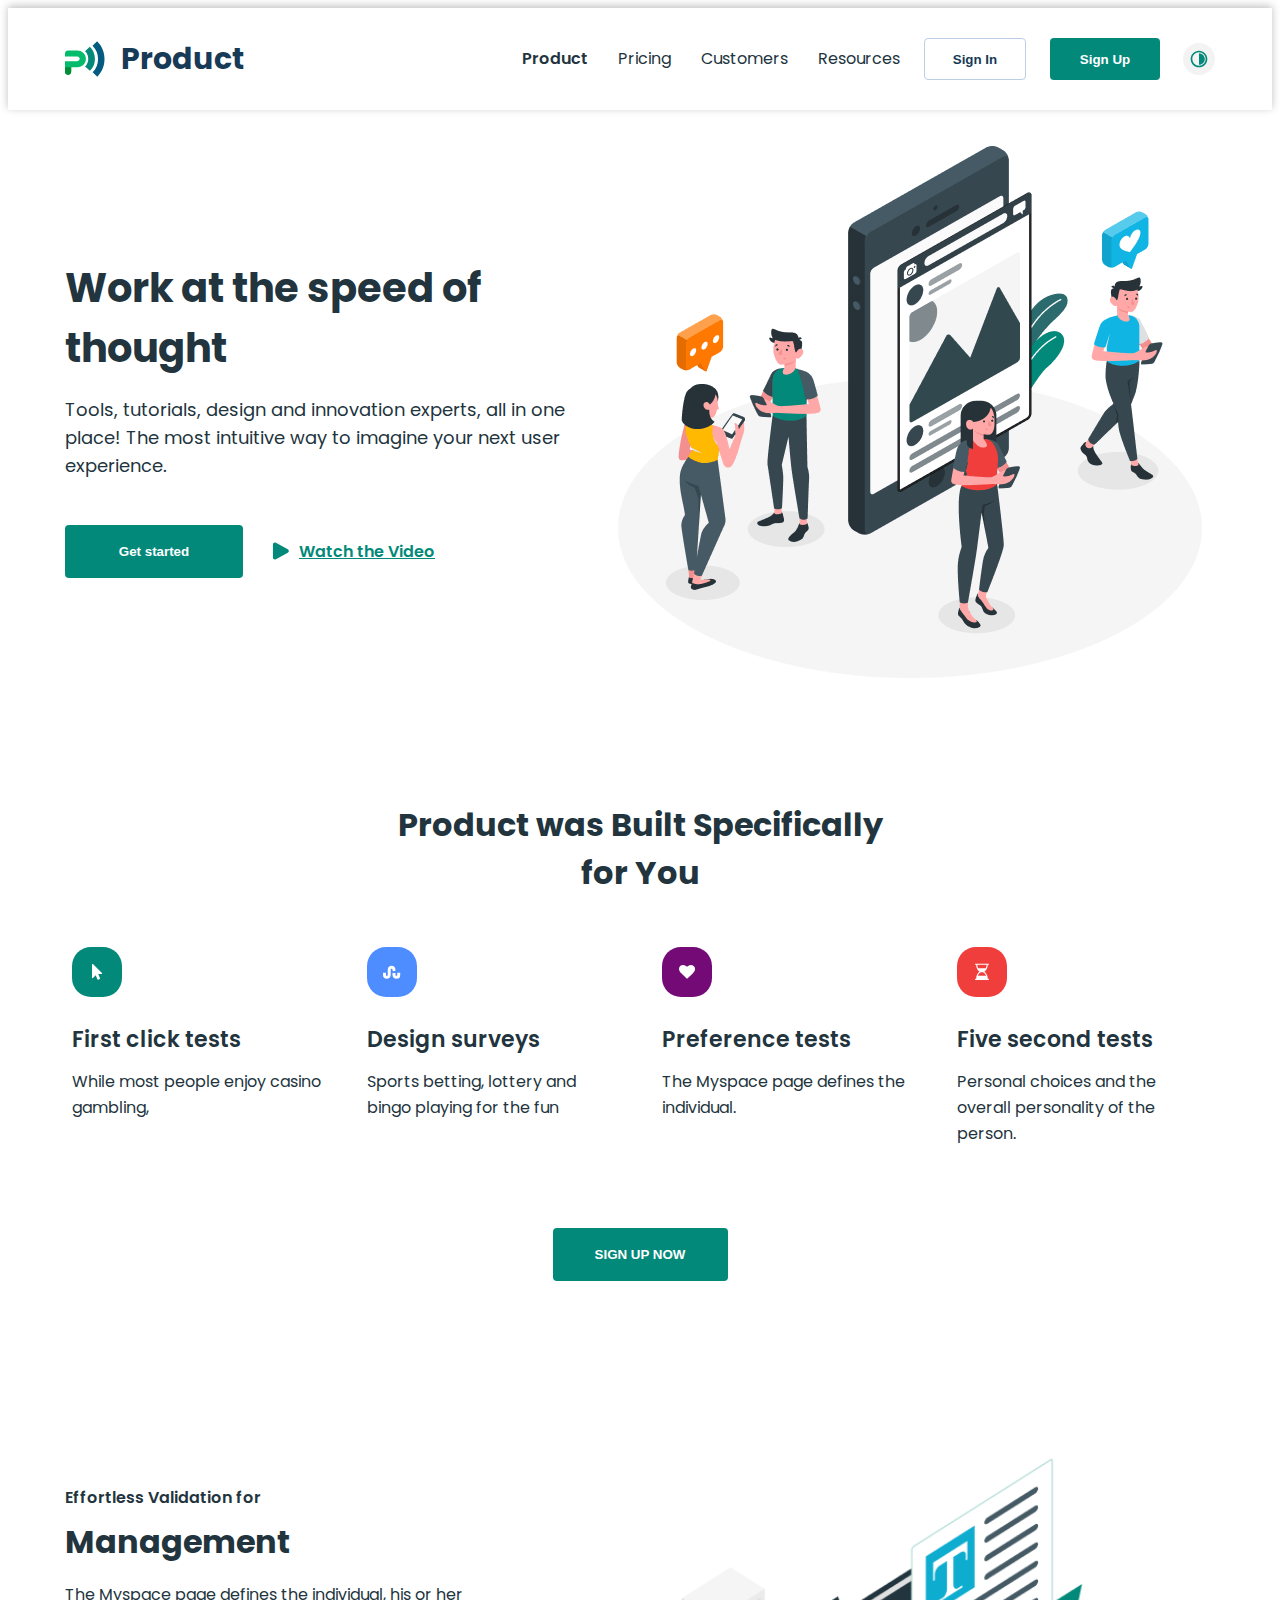
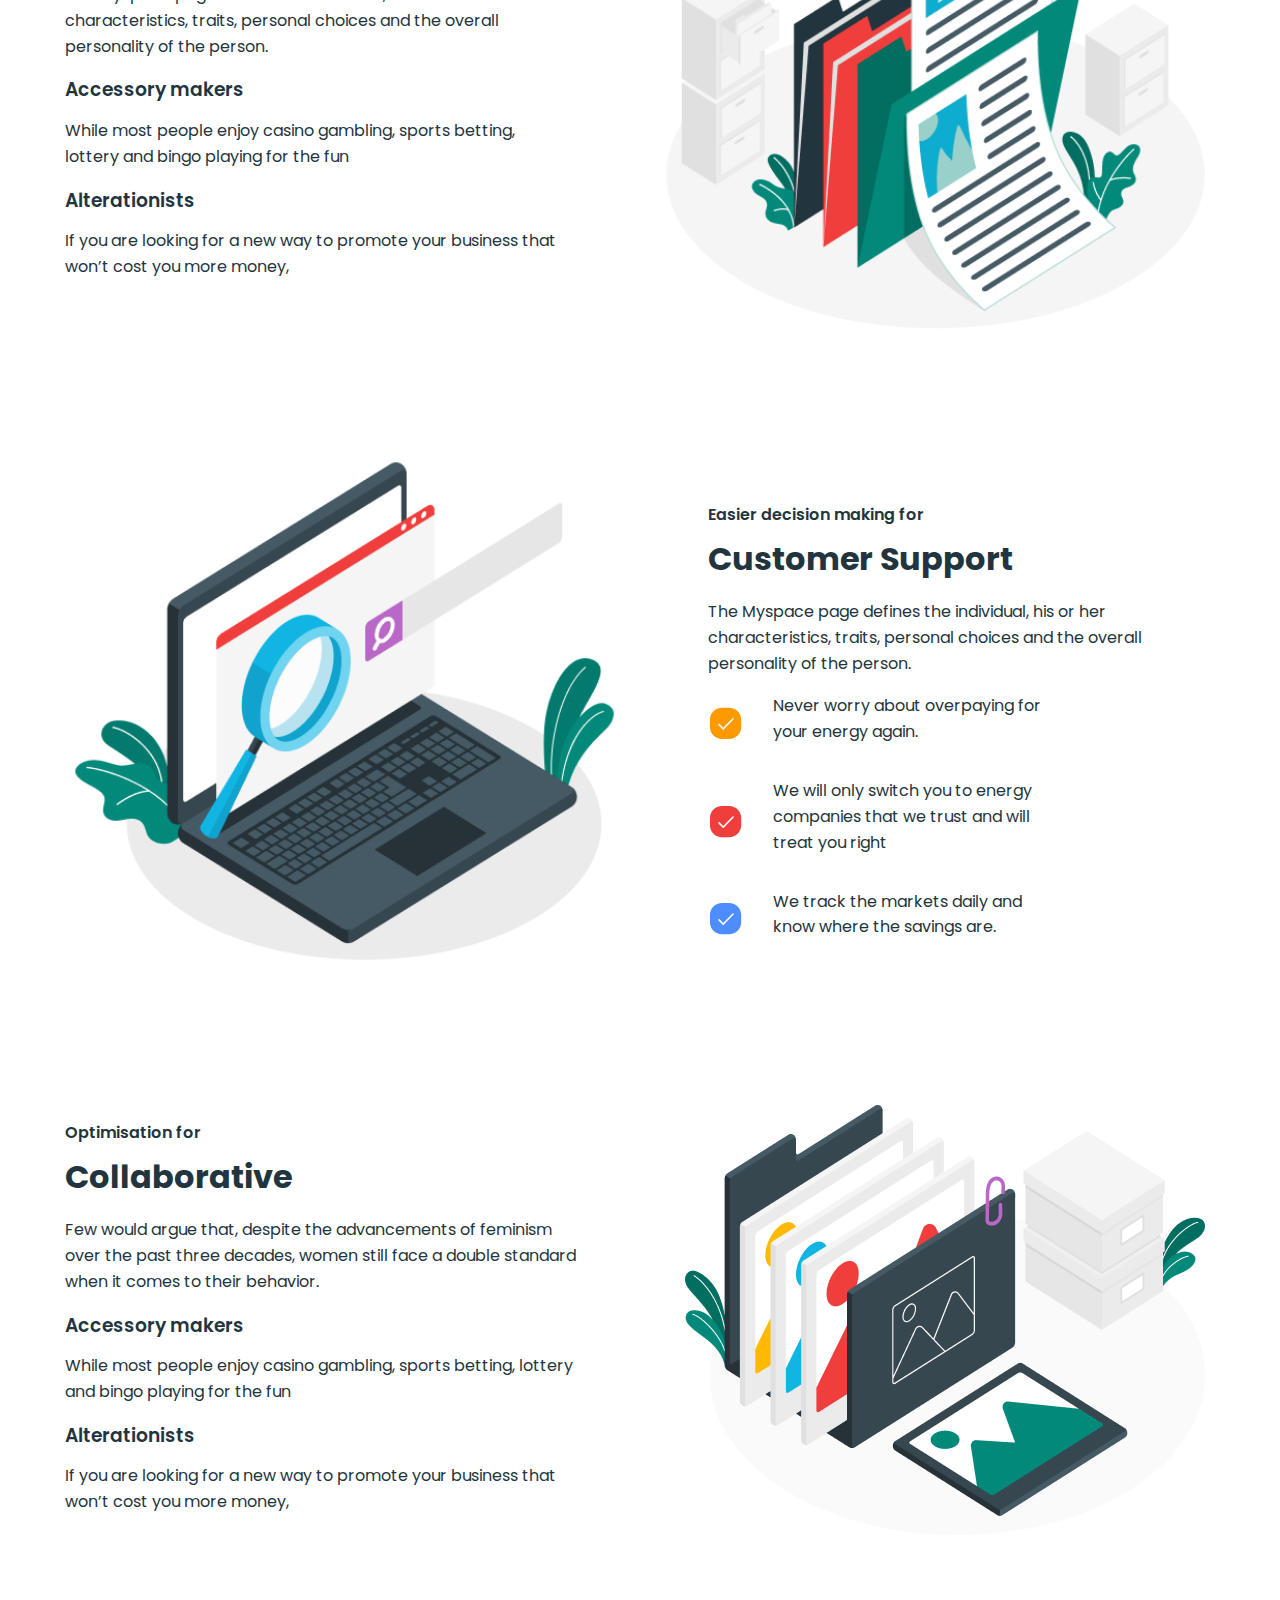
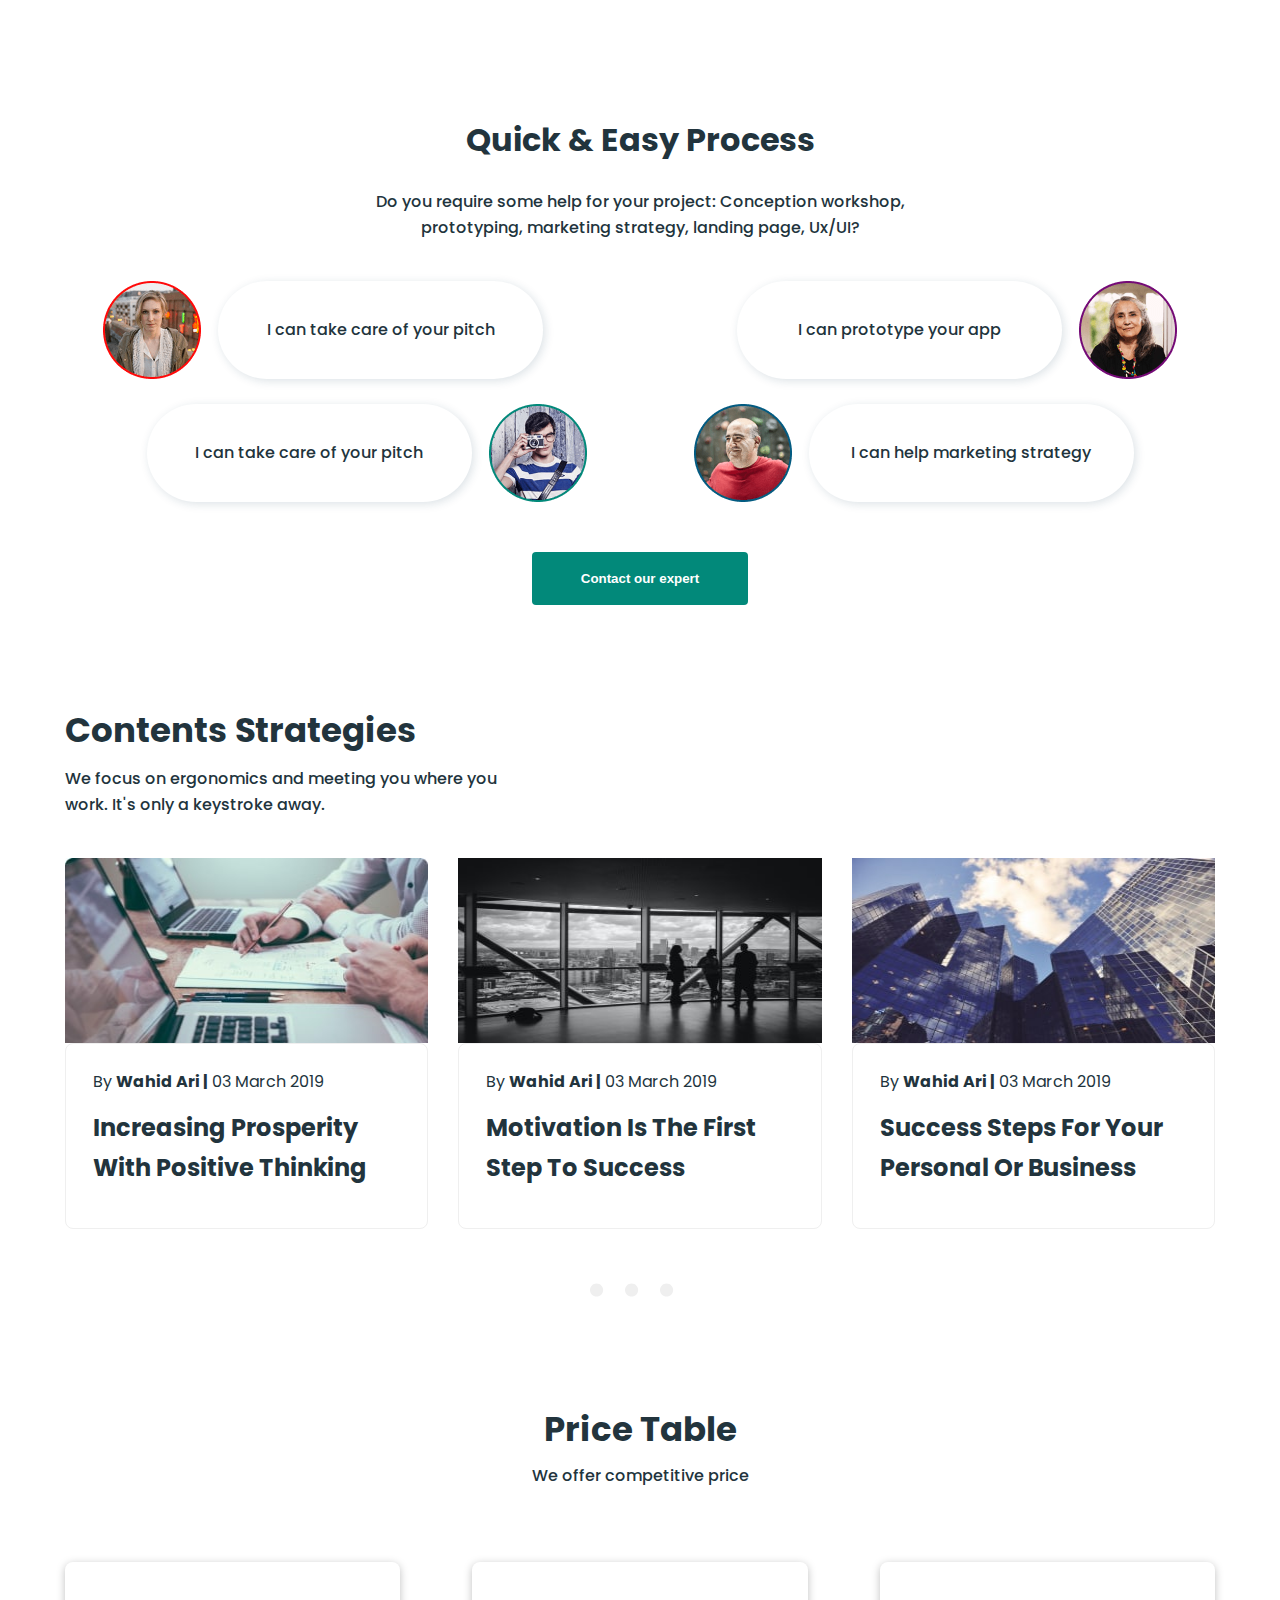
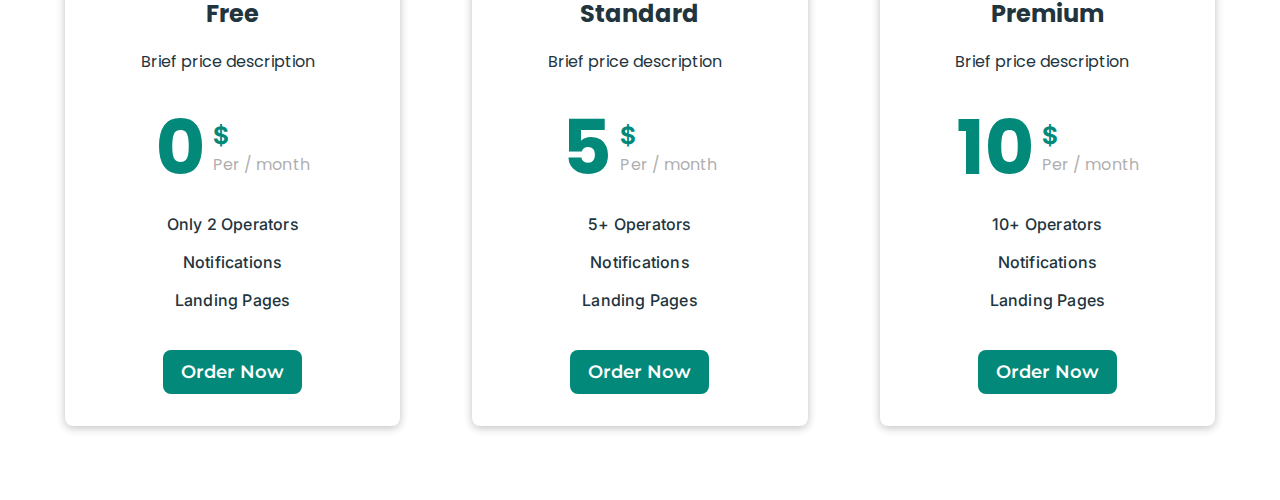
==== commit 088889ef: "2+ sections" ====
--- a/index.html
+++ b/index.html
@@ -415,68 +415,179 @@
           </p>
 
           <ul class="strateg-list list">
-            <li class="strateg-items">
-              <img
-                srcset="./images/product-page/strategies/image1@2x.jpg 2x"
-                src="./images/product-page/strategies/image1.jpg"
-                alt="people are working"
-                width="350"
-                height="185"
-              />
-              <div class="strateg-content-wrap">
-              <p class="author-date">
-                By <span class="author-accent">Wahid Ari |</span> 03 March 2019
-              </p>
-              <p class="strateg-item-text">
-                Increasing Prosperity With Positive Thinking
-              </p>
-            </div>
-            </li>
-
-            <li class="strateg-items">
-              <img
-                srcset="./images/product-page/strategies/Bitmap@2x.jpg 2x"
-                src="./images/product-page/strategies/Bitmap.jpg"
-                alt="office"
-                width="350"
-                height="185"
-              />
-              <div class="strateg-content-wrap">
-              <p class="author-date">
-                By <span class="author-accent">Wahid Ari |</span> 03 March 2019
-              </p>
-              <p class="strateg-item-text current-card">
-                Motivation Is The First Step To Success
-              </p>
-            </div>
-            </li>
-
-            <li class="strateg-items">
-              <img
-                srcset="./images/product-page/strategies/building@2x.jpg 2x"
-                src="./images/product-page/strategies/building.jpg"
-                alt="building"
-                width="350"
-                height="185"
-              />
-              <div class="strateg-content-wrap">
-              <p class="author-date">
-                By <span class="author-accent">Wahid Ari |</span> 03 March 2019
-              </p>
-              <p class="strateg-item-text">
-                Success Steps For Your Personal Or Business
-              </p>
-            </div>
+            <li class="strateg-items item-first">
+              <a class="link" href="">
+                <img
+                  srcset="./images/product-page/strategies/image1@2x.jpg 2x"
+                  src="./images/product-page/strategies/image1.jpg"
+                  alt="people are working"
+                  width="350"
+                  height="185"
+                />
+                <div class="strateg-content-wrap">
+                  <p class="author-date">
+                    By <span class="author-accent">Wahid Ari |</span> 03 March
+                    2019
+                  </p>
+                  <p class="strateg-item-text">
+                    Increasing Prosperity With Positive Thinking
+                  </p>
+                </div>
+              </a>
+            </li>
+
+            <li class="strateg-items item-second">
+              <a class="link" href="">
+                <img
+                  srcset="./images/product-page/strategies/Bitmap@2x.jpg 2x"
+                  src="./images/product-page/strategies/Bitmap.jpg"
+                  alt="office"
+                  width="350"
+                  height="185"
+                />
+                <div class="strateg-content-wrap">
+                  <p class="author-date">
+                    By <span class="author-accent">Wahid Ari |</span> 03 March
+                    2019
+                  </p>
+                  <p class="strateg-item-text">
+                    Motivation Is The First Step To Success
+                  </p>
+                </div>
+              </a>
+            </li>
+
+            <li class="strateg-items item-third">
+              <a class="link" href="">
+                <img
+                  srcset="./images/product-page/strategies/building@2x.jpg 2x"
+                  src="./images/product-page/strategies/building.jpg"
+                  alt="building"
+                  width="350"
+                  height="185"
+                />
+                <div class="strateg-content-wrap">
+                  <p class="author-date">
+                    By <span class="author-accent">Wahid Ari |</span> 03 March
+                    2019
+                  </p>
+                  <p class="strateg-item-text">
+                    Success Steps For Your Personal Or Business
+                  </p>
+                </div>
+              </a>
             </li>
           </ul>
 
-          <svg class="strateg-icon" width="68" height="16">
-            <use href="./images/sprite.svg#icon-pagination"></use>
-          </svg>
+          <div class="strateg-icons-wrap">
+            <svg class="strateg-icon icon-first" width="30" height="30">
+              <use href="./images/sprite.svg#icon-flickr"></use>
+            </svg>
+            <svg class="strateg-icon icon-second" width="30" height="30">
+              <use href="./images/sprite.svg#icon-flickr"></use>
+            </svg>
+            <svg class="strateg-icon icon-third" width="30" height="30">
+              <use href="./images/sprite.svg#icon-flickr"></use>
+            </svg>
+          </div>
         </div>
       </section>
 
       <!-- =====================/ STRATEGIES================ -->
+
+      <!-- =====================PRICE======================= -->
+
+      <section class="container section">
+        <h2 class="price-title">Price Table</h2>
+        <p class="price-text">We offer competitive price</p>
+
+        <ul class="price-list list">
+          <li class="price-items">
+            <h3 class="price-item-title">Free</h3>
+            <p class="price-item-text">Brief price description</p>
+            <div class="price-wrap">
+              <span class="number-wrap">0</span>
+              <div class="currency-wrap">
+                <span class="currency">&#36;</span>
+                <span class="period">Per / month</span>
+              </div>
+            </div>
+
+            <ul class="price-description-list list">
+              <li>
+                <p class="price-description-text">Only 2 Operators</p>
+              </li>
+
+              <li>
+                <p class="price-description-text">Notifications</p>
+              </li>
+
+              <li>
+                <p class="price-description-text">Landing Pages</p>
+              </li>
+            </ul>
+
+            <button class="price-button">Order Now</button>
+          </li>
+
+          <li class="price-items">
+            <h3 class="price-item-title">Standard</h3>
+            <p class="price-item-text">Brief price description</p>
+            <div class="price-wrap">
+              <span class="number-wrap">5</span>
+              <div class="currency-wrap">
+                <span class="currency">&#36;</span>
+                <span class="period">Per / month</span>
+              </div>
+            </div>
+
+            <ul class="price-description-list list">
+              <li>
+                <p class="price-description-text">5+ Operators</p>
+              </li>
+
+              <li>
+                <p class="price-description-text">Notifications</p>
+              </li>
+
+              <li>
+                <p class="price-description-text">Landing Pages</p>
+              </li>
+            </ul>
+
+            <button class="price-button">Order Now</button>
+          </li>
+
+          <li class="price-items">
+            <h3 class="price-item-title">Premium</h3>
+            <p class="price-item-text">Brief price description</p>
+
+            <div class="price-wrap">
+              <span class="number-wrap">10</span>
+              <div class="currency-wrap">
+                <span class="currency">&#36;</span>
+                <span class="period">Per / month</span>
+              </div>
+            </div>
+
+            <ul class="price-description-list list">
+              <li>
+                <p class="price-description-text">10+ Operators</p>
+              </li>
+              <li>
+                <p class="price-description-text">Notifications</p>
+              </li>
+              <li>
+                <p class="price-description-text">Landing Pages</p>
+              </li>
+            </ul>
+
+            <button class="price-button">Order Now</button>
+          </li>
+        </ul>
+      </section>
+
+      <!-- =====================/ PRICE====================== -->
     </main>
   </body>
 </html>
--- a/styles/index.css
+++ b/styles/index.css
@@ -22,3 +22,6 @@
 
 /* STRATEGIES */
 @import './layouts/strategies.css';
+
+/* PRICE */
+@import './layouts/price.css';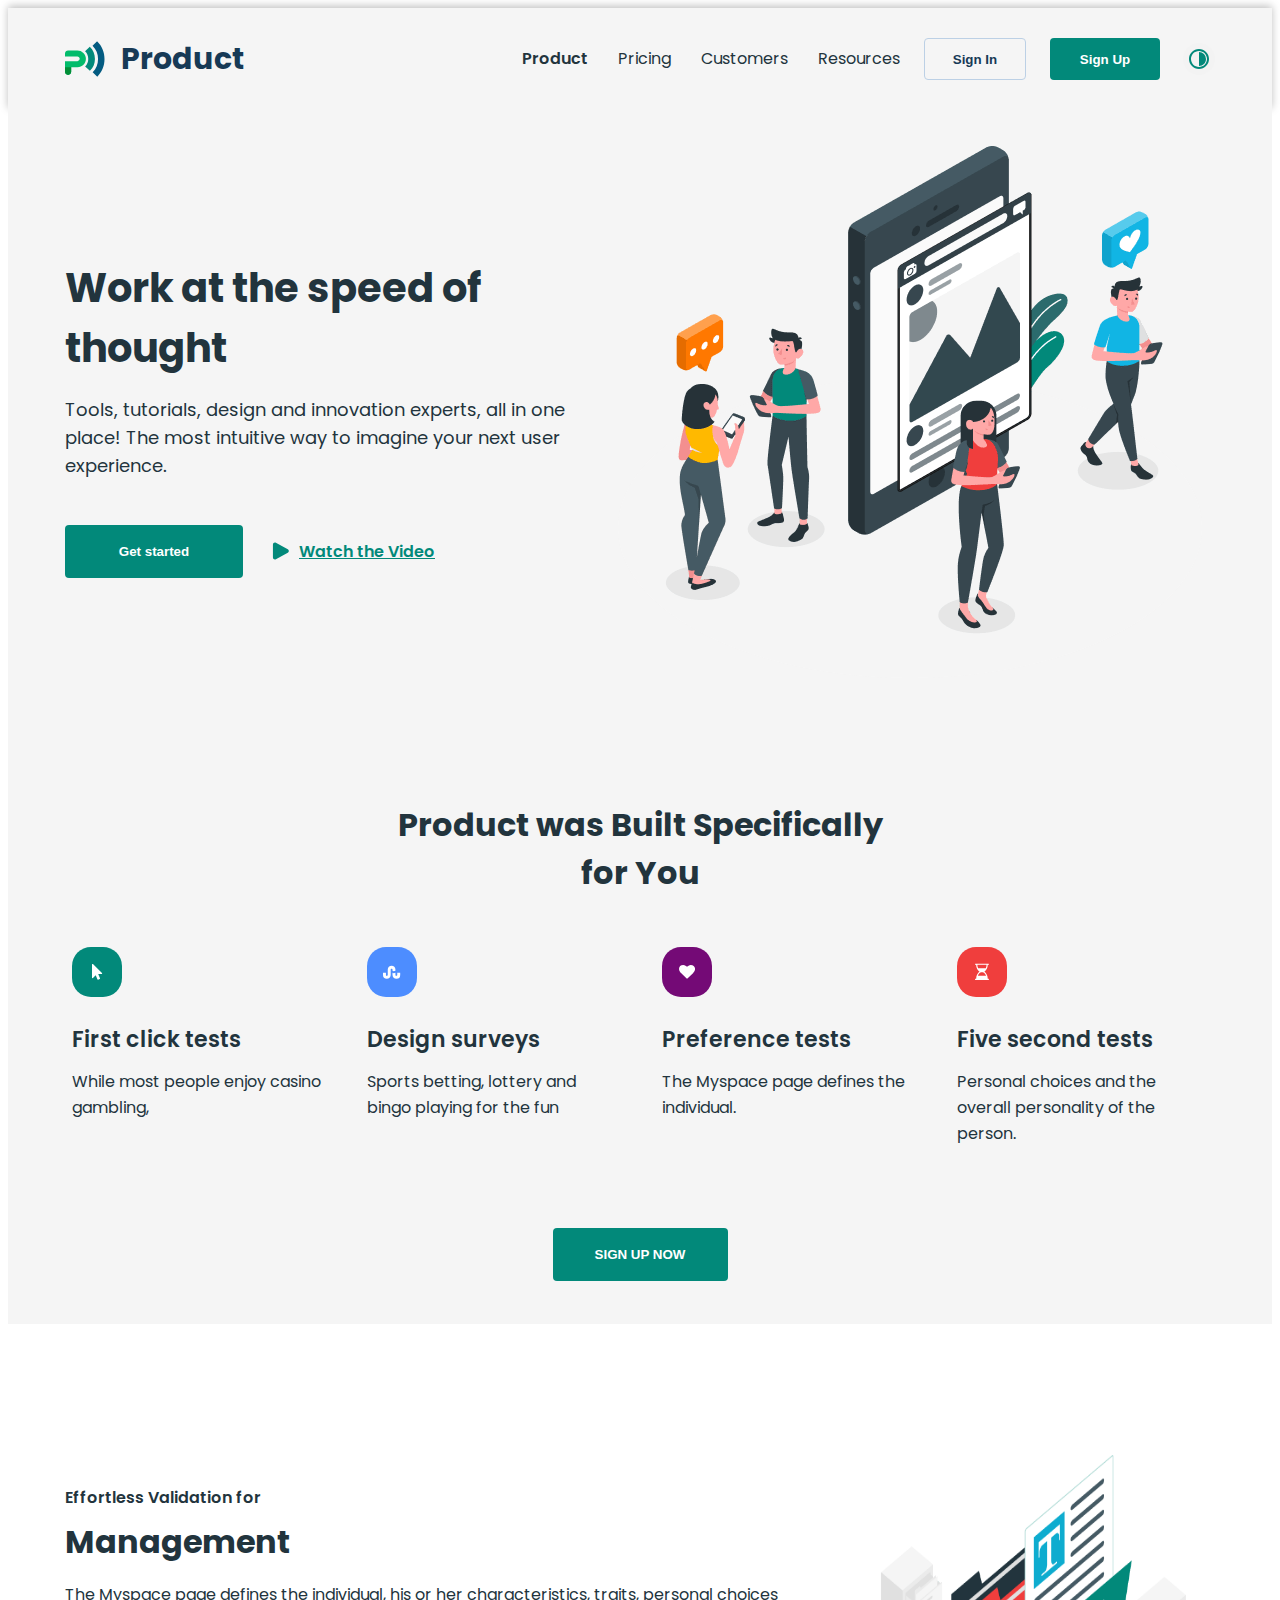
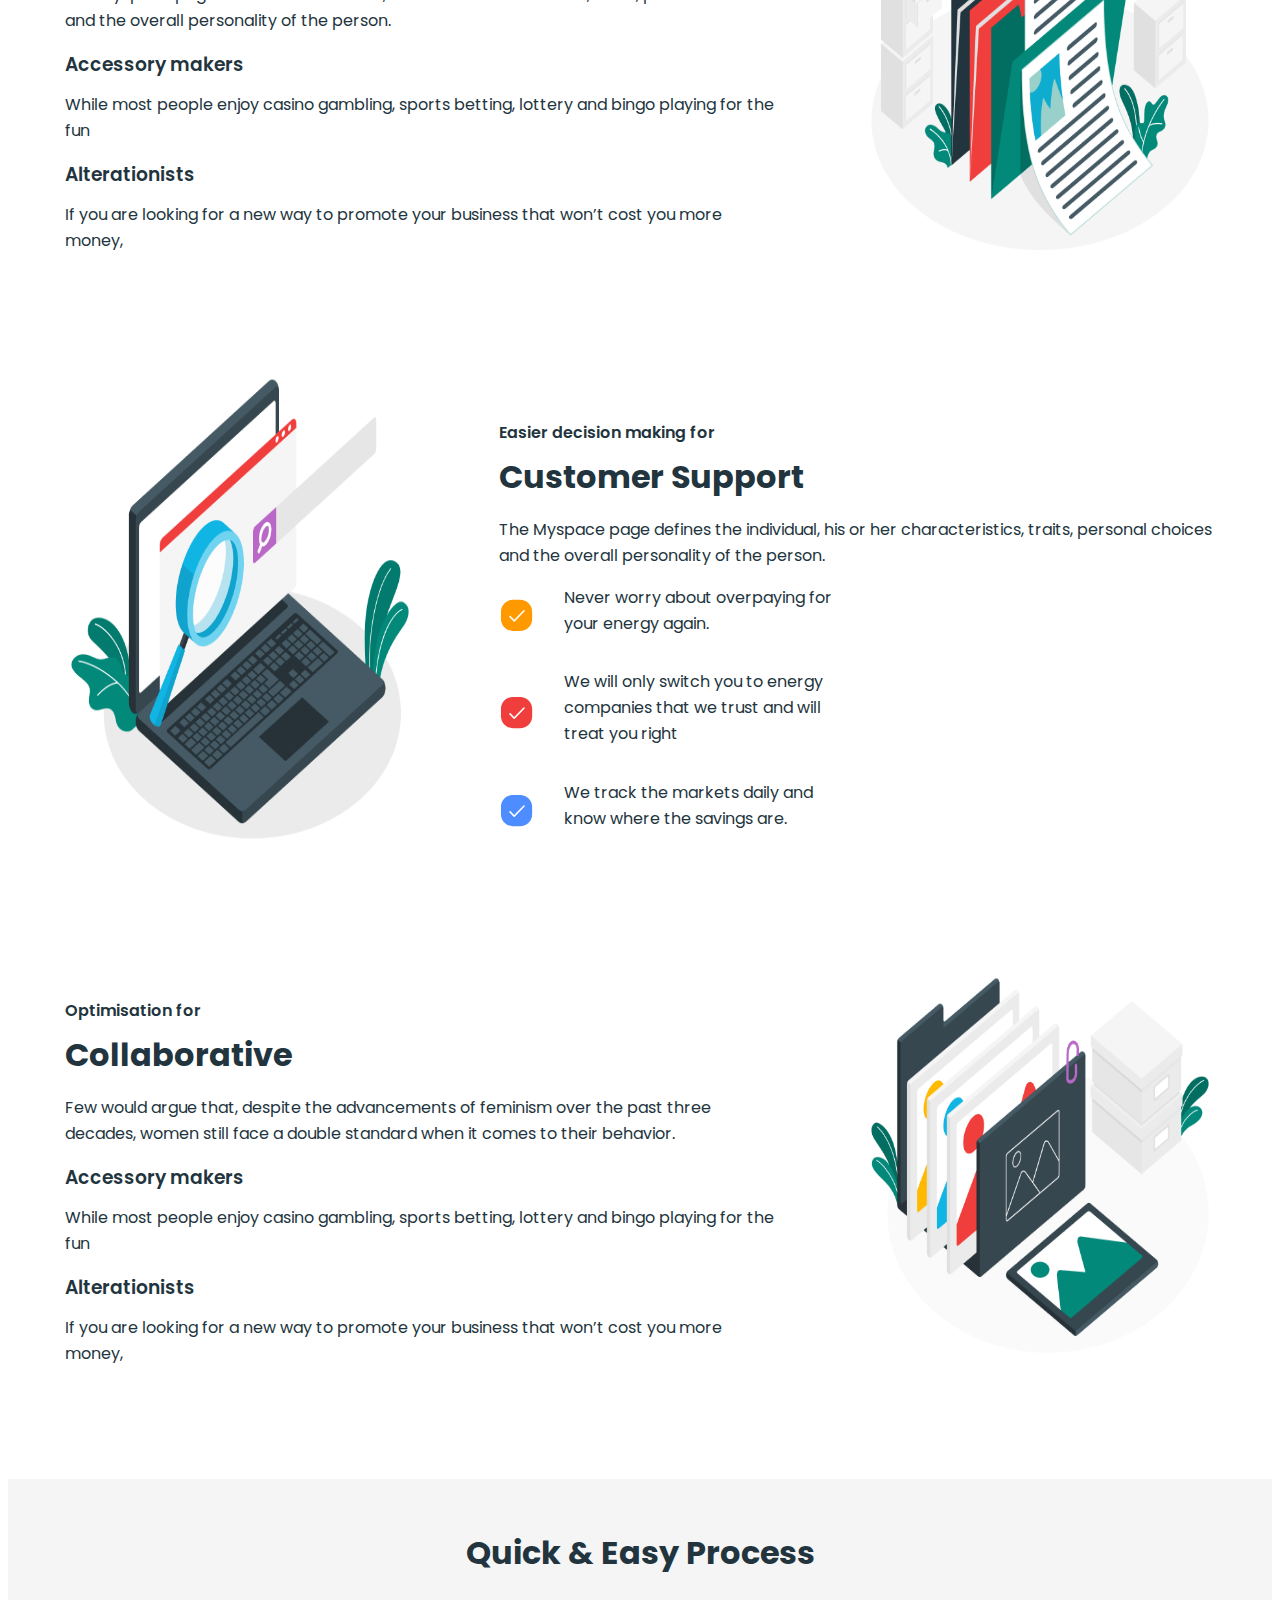
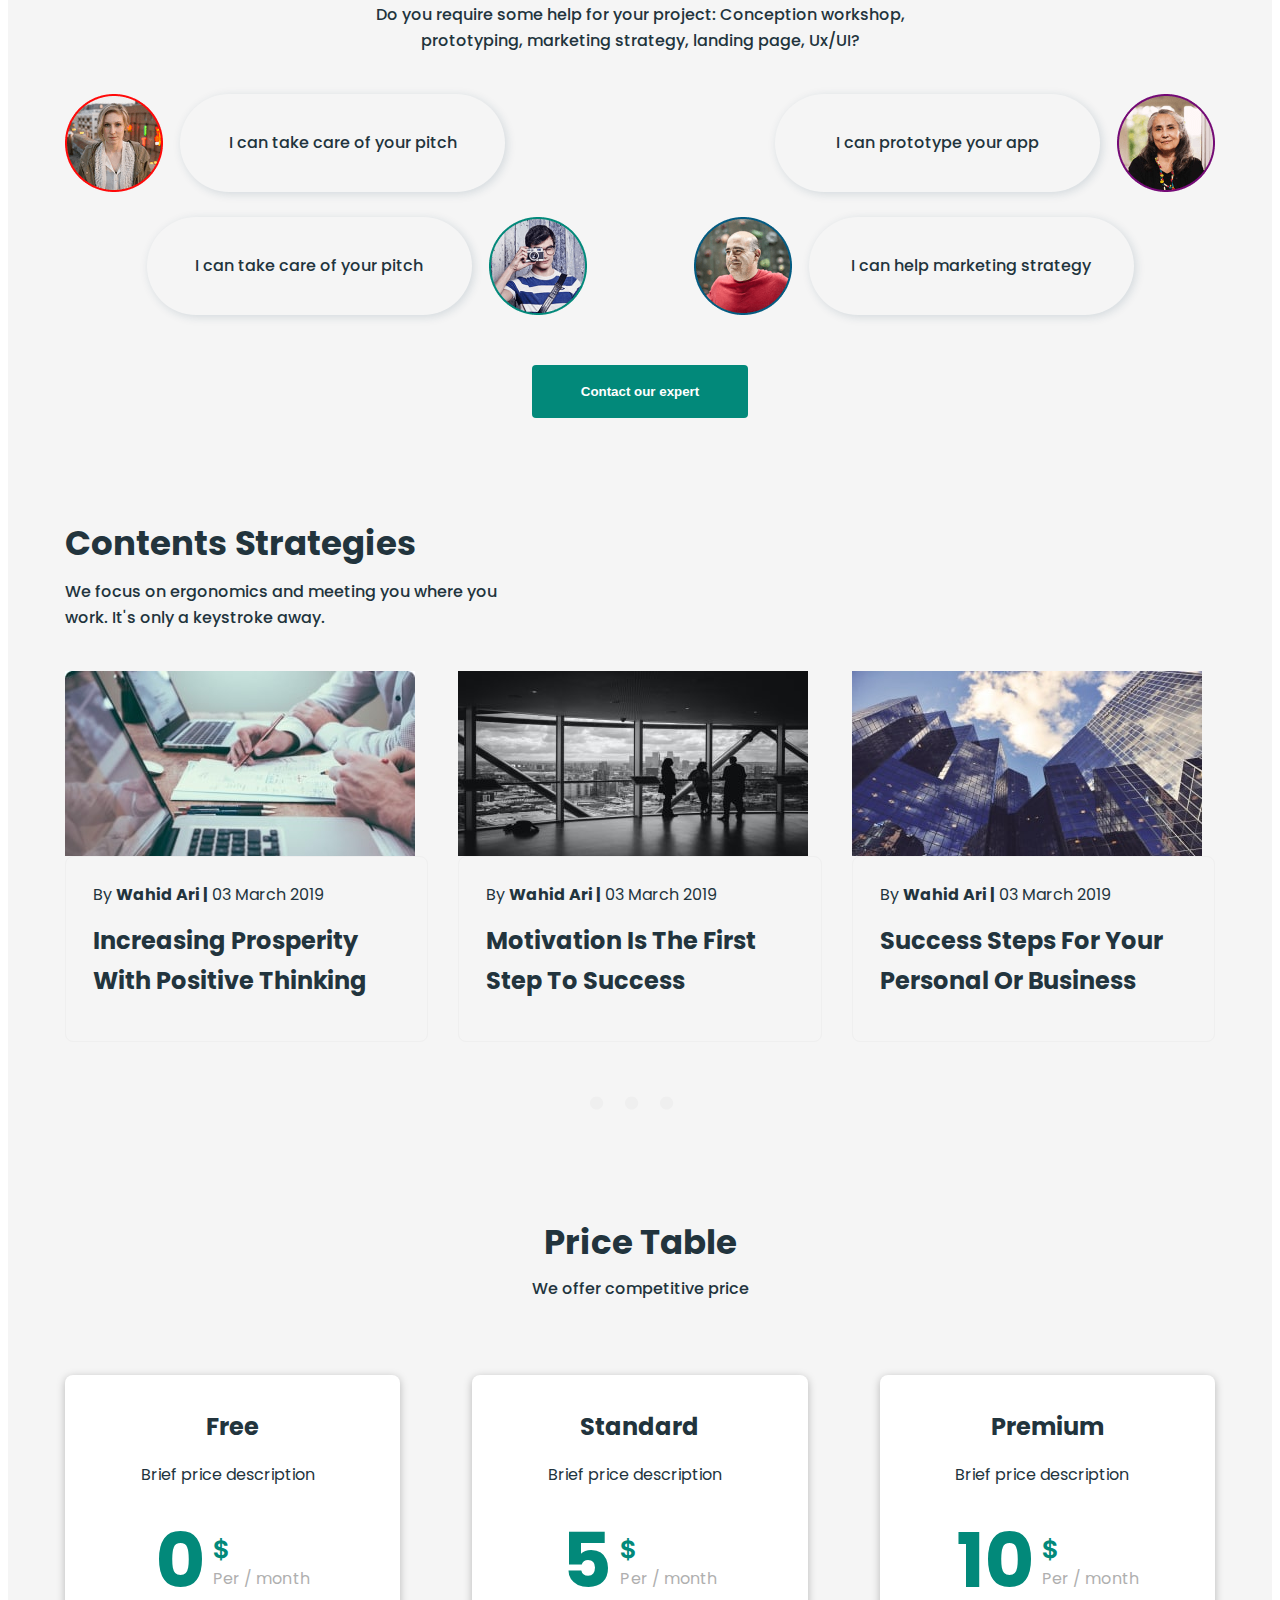
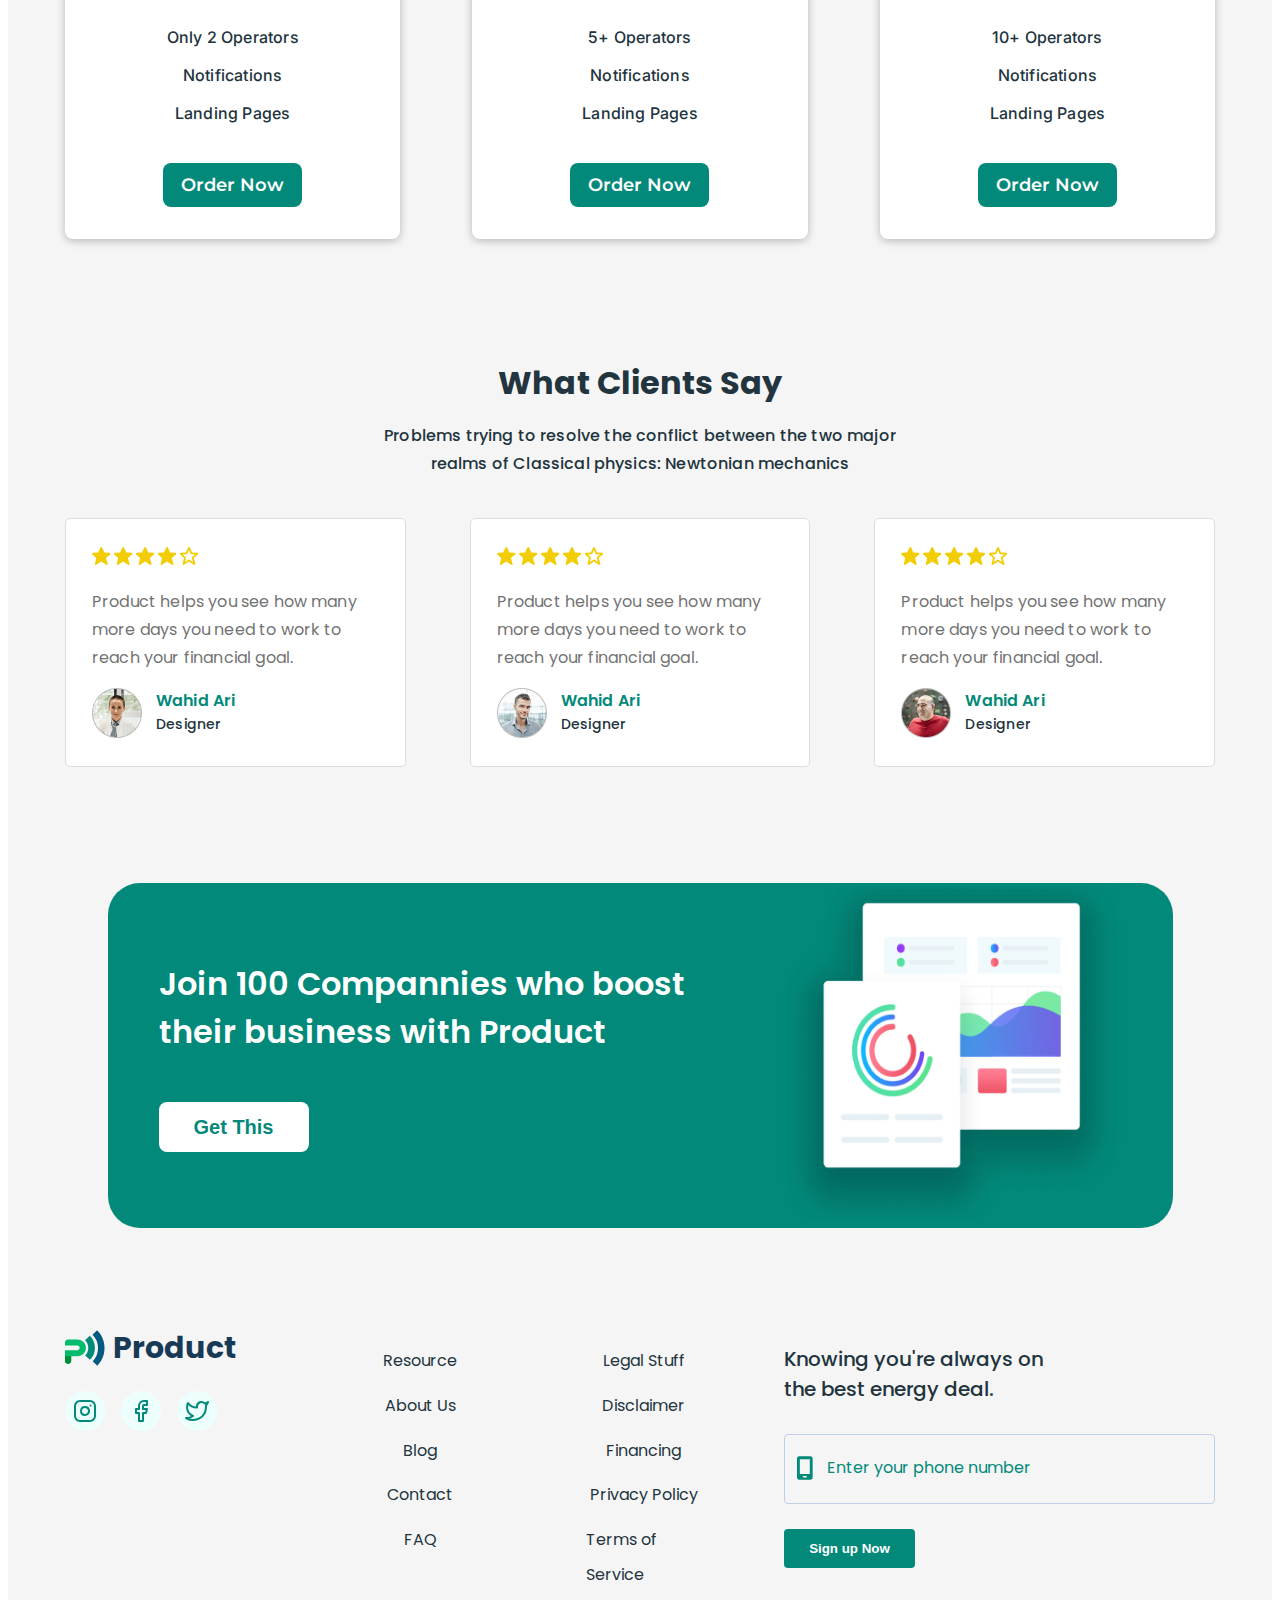
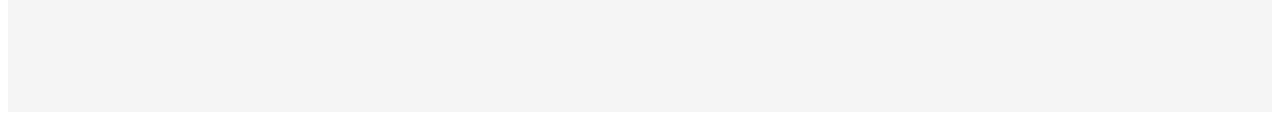
==== commit 14fade32: "customers page+ dark version" ====
--- a/index.html
+++ b/index.html
@@ -52,13 +52,13 @@
 
         <button class="sign-up-btn" type="button">Sign Up</button>
 
-        <button class="light-btn" type="button">
+        <a class="light-btn" href="./index-dark.html">
           <svg class="light-icon" width="24" height="24">
             <use href="./images/sprite.svg#icon-light-header"></use>
           </svg>
-        </button>
-
-        <button class="mobile-menu-btn" type="button">
+        </a>
+
+        <button class="mobile-menu-btn" type="button" data-first-modal-open>
           <svg class="mobile-menu-icon" width="28" height="31">
             <use href="./images/sprite.svg#icon-menu"></use>
           </svg>
@@ -68,8 +68,9 @@
 
     <!-- ================/ HEADER SECTION ================-->
 
-    <!-- ==============HERO SECTION ================-->
     <main>
+      <!-- ==============HERO SECTION ================-->
+
       <section class="hero-section">
         <div class="container hero">
           <div class="content-wrap">
@@ -154,7 +155,7 @@
                   height="18"
                   aria-label="hurt"
                 >
-                  <use href="./images/sprite.svg#icon-hurt"></use>
+                  <use href="./images/sprite.svg#icon-heart"></use>
                 </svg>
               </div>
               <h3 class="offers-item-title">Preference tests</h3>
@@ -345,8 +346,8 @@
 
       <!-- =============EXPERTS============= -->
 
-      <section>
-        <div class="container section experts">
+      <section class="experts-section">
+        <div class="container section">
           <h2 class="experts-title">Quick & Easy Process</h2>
           <p class="experts-text">
             Do you require some help for your project: Conception workshop,
@@ -406,7 +407,7 @@
 
       <!-- =====================STRATEGIES================ -->
 
-      <section>
+      <section class="strategies-section">
         <div class="container section">
           <h2 class="strateg-title">Contents Strategies</h2>
           <p class="strateg-text">
@@ -497,97 +498,340 @@
 
       <!-- =====================PRICE======================= -->
 
-      <section class="container section">
-        <h2 class="price-title">Price Table</h2>
-        <p class="price-text">We offer competitive price</p>
-
-        <ul class="price-list list">
-          <li class="price-items">
-            <h3 class="price-item-title">Free</h3>
-            <p class="price-item-text">Brief price description</p>
-            <div class="price-wrap">
-              <span class="number-wrap">0</span>
-              <div class="currency-wrap">
-                <span class="currency">&#36;</span>
-                <span class="period">Per / month</span>
-              </div>
+      <section class="price-section">
+        <div class="container section">
+          <h2 class="price-title">Price Table</h2>
+          <p class="price-text">We offer competitive price</p>
+
+          <ul class="price-list list">
+            <li class="price-items">
+              <h3 class="price-item-title">Free</h3>
+              <p class="price-item-text">Brief price description</p>
+              <div class="price-wrap">
+                <span class="number-wrap">0</span>
+                <div class="currency-wrap">
+                  <span class="currency">&#36;</span>
+                  <span class="period">Per / month</span>
+                </div>
+              </div>
+
+              <ul class="price-description-list list">
+                <li>
+                  <p class="price-description-text">Only 2 Operators</p>
+                </li>
+
+                <li>
+                  <p class="price-description-text">Notifications</p>
+                </li>
+
+                <li>
+                  <p class="price-description-text">Landing Pages</p>
+                </li>
+              </ul>
+
+              <button class="price-button" type="button">Order Now</button>
+            </li>
+
+            <li class="price-items">
+              <h3 class="price-item-title">Standard</h3>
+              <p class="price-item-text">Brief price description</p>
+              <div class="price-wrap">
+                <span class="number-wrap">5</span>
+                <div class="currency-wrap">
+                  <span class="currency">&#36;</span>
+                  <span class="period">Per / month</span>
+                </div>
+              </div>
+
+              <ul class="price-description-list list">
+                <li>
+                  <p class="price-description-text">5+ Operators</p>
+                </li>
+
+                <li>
+                  <p class="price-description-text">Notifications</p>
+                </li>
+
+                <li>
+                  <p class="price-description-text">Landing Pages</p>
+                </li>
+              </ul>
+
+              <button class="price-button" type="button">Order Now</button>
+            </li>
+
+            <li class="price-items">
+              <h3 class="price-item-title">Premium</h3>
+              <p class="price-item-text">Brief price description</p>
+
+              <div class="price-wrap">
+                <span class="number-wrap">10</span>
+                <div class="currency-wrap">
+                  <span class="currency">&#36;</span>
+                  <span class="period">Per / month</span>
+                </div>
+              </div>
+
+              <ul class="price-description-list list">
+                <li>
+                  <p class="price-description-text">10+ Operators</p>
+                </li>
+                <li>
+                  <p class="price-description-text">Notifications</p>
+                </li>
+                <li>
+                  <p class="price-description-text">Landing Pages</p>
+                </li>
+              </ul>
+
+              <button class="price-button" type="button">Order Now</button>
+            </li>
+          </ul>
+        </div>
+      </section>
+
+      <!-- =====================/ PRICE====================== -->
+
+      <!-- =====================REVIEWS====================== -->
+
+      <section class="reviews-section">
+        <div class="container section">
+          <h2 class="reviews-title">What Clients Say</h2>
+          <p class="reviews-text">
+            Problems trying to resolve the conflict between the two major realms
+            of Classical physics: Newtonian mechanics
+          </p>
+
+          <ul class="reviews-list list">
+            <li class="reviews-items">
+              <svg class="reviews-icon" width="106" height="18">
+                <use href="./images/sprite.svg#icon-stars"></use>
+              </svg>
+
+              <p class="review-item-text">
+                Product helps you see how many more days you need to work to
+                reach your financial goal.
+              </p>
+
+              <div class="review-customer-wrap">
+                <img
+                  srcset="./images/product-page/reviews/avatar-1@2x.png 2x"
+                  src="./images/product-page/reviews/avatar-1.png"
+                  alt="avatar"
+                  width="50"
+                  height="50"
+                />
+
+                <div class="review-name-wrap">
+                  <p class="review-name">Wahid Ari</p>
+                  <p class="rewiew-proffession">Designer</p>
+                </div>
+              </div>
+            </li>
+
+            <li class="reviews-items">
+              <svg class="reviews-icon" width="106" height="18">
+                <use href="./images/sprite.svg#icon-stars"></use>
+              </svg>
+
+              <p class="review-item-text">
+                Product helps you see how many more days you need to work to
+                reach your financial goal.
+              </p>
+
+              <div class="review-customer-wrap">
+                <img
+                  srcset="./images/product-page/reviews/avatar-2@2x.png 2x"
+                  src="./images/product-page/reviews/avatar-2.png"
+                  alt="avatar"
+                  width="50"
+                  height="50"
+                />
+
+                <div class="review-name-wrap">
+                  <p class="review-name">Wahid Ari</p>
+                  <p class="rewiew-proffession">Designer</p>
+                </div>
+              </div>
+            </li>
+
+            <li class="reviews-items">
+              <svg class="reviews-icon" width="106" height="18">
+                <use href="./images/sprite.svg#icon-stars"></use>
+              </svg>
+
+              <p class="review-item-text">
+                Product helps you see how many more days you need to work to
+                reach your financial goal.
+              </p>
+
+              <div class="review-customer-wrap">
+                <img
+                  srcset="./images/product-page/reviews/avatar-3@2x.png 2x"
+                  src="./images/product-page/reviews/avatar-3.png"
+                  alt="avatar"
+                  width="50"
+                  height="50"
+                />
+
+                <div class="review-name-wrap">
+                  <p class="review-name">Wahid Ari</p>
+                  <p class="rewiew-proffession">Designer</p>
+                </div>
+              </div>
+            </li>
+          </ul>
+        </div>
+      </section>
+
+      <!-- ====================/ REVIEWS===================== -->
+
+      <!--===================== JOIN US =====================-->
+
+      <section class="join-us-section">
+        <div class="container section">
+          <div class="join-wrap">
+            <div class="join-content-wrap">
+              <h2 class="join-title">
+                Join 100 Compannies who boost their business with Product
+              </h2>
+              <button class="join-btn" type="button">Get This</button>
             </div>
-
-            <ul class="price-description-list list">
-              <li>
-                <p class="price-description-text">Only 2 Operators</p>
-              </li>
-
-              <li>
-                <p class="price-description-text">Notifications</p>
-              </li>
-
-              <li>
-                <p class="price-description-text">Landing Pages</p>
-              </li>
-            </ul>
-
-            <button class="price-button">Order Now</button>
-          </li>
-
-          <li class="price-items">
-            <h3 class="price-item-title">Standard</h3>
-            <p class="price-item-text">Brief price description</p>
-            <div class="price-wrap">
-              <span class="number-wrap">5</span>
-              <div class="currency-wrap">
-                <span class="currency">&#36;</span>
-                <span class="period">Per / month</span>
-              </div>
-            </div>
-
-            <ul class="price-description-list list">
-              <li>
-                <p class="price-description-text">5+ Operators</p>
-              </li>
-
-              <li>
-                <p class="price-description-text">Notifications</p>
-              </li>
-
-              <li>
-                <p class="price-description-text">Landing Pages</p>
-              </li>
-            </ul>
-
-            <button class="price-button">Order Now</button>
-          </li>
-
-          <li class="price-items">
-            <h3 class="price-item-title">Premium</h3>
-            <p class="price-item-text">Brief price description</p>
-
-            <div class="price-wrap">
-              <span class="number-wrap">10</span>
-              <div class="currency-wrap">
-                <span class="currency">&#36;</span>
-                <span class="period">Per / month</span>
-              </div>
-            </div>
-
-            <ul class="price-description-list list">
-              <li>
-                <p class="price-description-text">10+ Operators</p>
-              </li>
-              <li>
-                <p class="price-description-text">Notifications</p>
-              </li>
-              <li>
-                <p class="price-description-text">Landing Pages</p>
-              </li>
-            </ul>
-
-            <button class="price-button">Order Now</button>
-          </li>
+            <img
+              srcset="./images/screen@2x.png 2x"
+              src="./images/screen.png"
+              alt="screen"
+              width="351"
+              height="331"
+            />
+          </div>
+        </div>
+      </section>
+
+      <!--=======================/ JOIN US===================== -->
+    </main>
+
+    <!-- ================FOOTER============================ -->
+
+    <footer class="footer-section">
+      <div class="container footer">
+        <div class="social-list-wrap">
+          <a href="" class="logo-link-footer link">
+            <svg class="logo-icon-footer" width="40" height="36">
+              <use href="./images/sprite.svg#icon-logo"></use>
+            </svg>
+            Product
+          </a>
+          <ul class="social-list list">
+            <li class="social-icon-wrap">
+              <a href="" class="social-link link">
+                <svg class="social-icon" width="24" height="24">
+                  <use href="./images/sprite.svg#icon-instagram"></use>
+                </svg>
+              </a>
+            </li>
+            <li class="social-icon-wrap">
+              <a href="" class="social-link link">
+                <svg class="social-icon" width="24" height="24">
+                  <use href="./images/sprite.svg#icon-facebook"></use>
+                </svg>
+              </a>
+            </li>
+            <li class="social-icon-wrap">
+              <a href="" class="social-link link">
+                <svg class="social-icon" width="24" height="24">
+                  <use href="./images/sprite.svg#icon-twitter"></use>
+                </svg>
+              </a>
+            </li>
+          </ul>
+        </div>
+
+        <ul class="nav-footer-list list">
+          <li><a href="" class="navigation-link link">Resource</a></li>
+          <li><a href="" class="navigation-link link">About Us</a></li>
+          <li><a href="" class="navigation-link link">Blog</a></li>
+          <li><a href="" class="navigation-link link">Contact</a></li>
+          <li><a href="" class="navigation-link link">FAQ</a></li>
         </ul>
-      </section>
-
-      <!-- =====================/ PRICE====================== -->
-    </main>
+
+        <ul class="privacy-list list">
+          <li><a href="" class="privacy-link link">Legal Stuff</a></li>
+          <li><a href="" class="privacy-link link">Disclaimer</a></li>
+          <li><a href="" class="privacy-link link">Financing</a></li>
+          <li><a href="" class="privacy-link link">Privacy Policy</a></li>
+          <li><a href="" class="privacy-link link">Terms of Service</a></li>
+        </ul>
+
+        <div class="subscribe-wrap">
+          <p class="subscribe-text">
+            Knowing you're always on the best energy deal.
+          </p>
+          <form class="footer-form">
+            <label class="label-footer">
+              <input
+                type="text"
+                class="footer-input"
+                name="user-phone"
+                required
+                pattern="[0-9{3}-0-9{3}-0-9{2}-0-9{2}]"
+                title="xxx-xxx-xx-xx"
+                placeholder="Enter your phone number"
+              />
+              <svg class="input-icon" width="18" height="28">
+                <use href="./images/sprite.svg#icon-mobile-screen"></use>
+              </svg>
+            </label>
+            <button class="footer-form-btn" type="submit">Sign up Now</button>
+          </form>
+        </div>
+      </div>
+    </footer>
+
+    <!-- ===============/ FOOTER=========================== -->
+
+    <!-- ====================MOBILE MENU================== -->
+
+    <div class="mobile-menu-wrap is-hidden" data-first-modal>
+      <a href="./index-dark.html">
+        <svg class="icon-light-mobile" width="36" height="36">
+          <use href="./images/sprite.svg#icon-light-header"></use>
+        </svg>
+      </a>
+      <button
+        class="mobile-icon-close-wrap"
+        type="button"
+        data-first-modal-close
+      >
+        <svg class="mobile-icon-close" width="36" height="36">
+          <use href="./images/sprite.svg#icon-close"></use>
+        </svg>
+      </button>
+      <ul class="mobile-navigation-list list">
+        <li>
+          <a href="./index.html" class="mobile-navigation-links link"
+            >Product</a
+          >
+        </li>
+        <li>
+          <a href="./pricing.html" class="mobile-navigation-links link"
+            >Pricing</a
+          >
+        </li>
+        <li>
+          <a href="./customers.html" class="mobile-navigation-links link"
+            >Customers</a
+          >
+        </li>
+        <li><a href="" class="mobile-navigation-links link">Resources</a></li>
+      </ul>
+      <div class="buttons-mobile-wrap">
+        <button class="sign-in-mob-btn" type="button">Sign in</button>
+        <button class="sign-up-mob-btn" type="button">Sign up</button>
+      </div>
+    </div>
+
+    <!-- ===================/ MOBILE MENU================== -->
+    <script src="./js/script.js"></script>
   </body>
 </html>
--- a/styles/index.css
+++ b/styles/index.css
@@ -5,23 +5,53 @@
 @import './base/visually-hidden.css';
 @import './base/section.css';
 
+/* ===========================================PRODUCT PAGE================================ */
+
 /* HEADER */
-@import './layouts/header.css';
+@import './layouts/product-page/header.css';
 
 /* HERO */
-@import './layouts/hero.css';
+@import './layouts/product-page/hero.css';
 
 /* OFFERS */
-@import './layouts/offers.css';
+@import './layouts/product-page/offers.css';
 
 /* BENEFITS */
-@import './layouts/benefits.css';
+@import './layouts/product-page/benefits.css';
 
 /* EXPERTS */
-@import './layouts/experts.css';
+@import './layouts/product-page/experts.css';
 
 /* STRATEGIES */
-@import './layouts/strategies.css';
+@import './layouts/product-page/strategies.css';
 
 /* PRICE */
-@import './layouts/price.css';+@import './layouts/product-page/price.css';
+
+/* REVIEWS */
+
+@import './layouts/product-page/reviews.css';
+
+/* JOIN US */
+@import './layouts/product-page/join-us.css';
+
+/* FOOTER */
+@import './layouts/product-page/footer.css';
+
+/* MOBILE MENU */
+@import './layouts/product-page/mobile-menu.css';
+
+
+/* ==============================================CUSTOMERS PAGE=========================== */
+
+/* OUR CLIENTS */
+@import './layouts/customers/our-clients.css';
+
+/* FEATURES */
+@import './layouts/customers/features.css';
+
+/* PRODUCT`s WORK */
+@import './layouts/customers/product-work.css';
+
+/* BUSINESS PRODUCTS */
+@import './layouts/customers/business-products.css';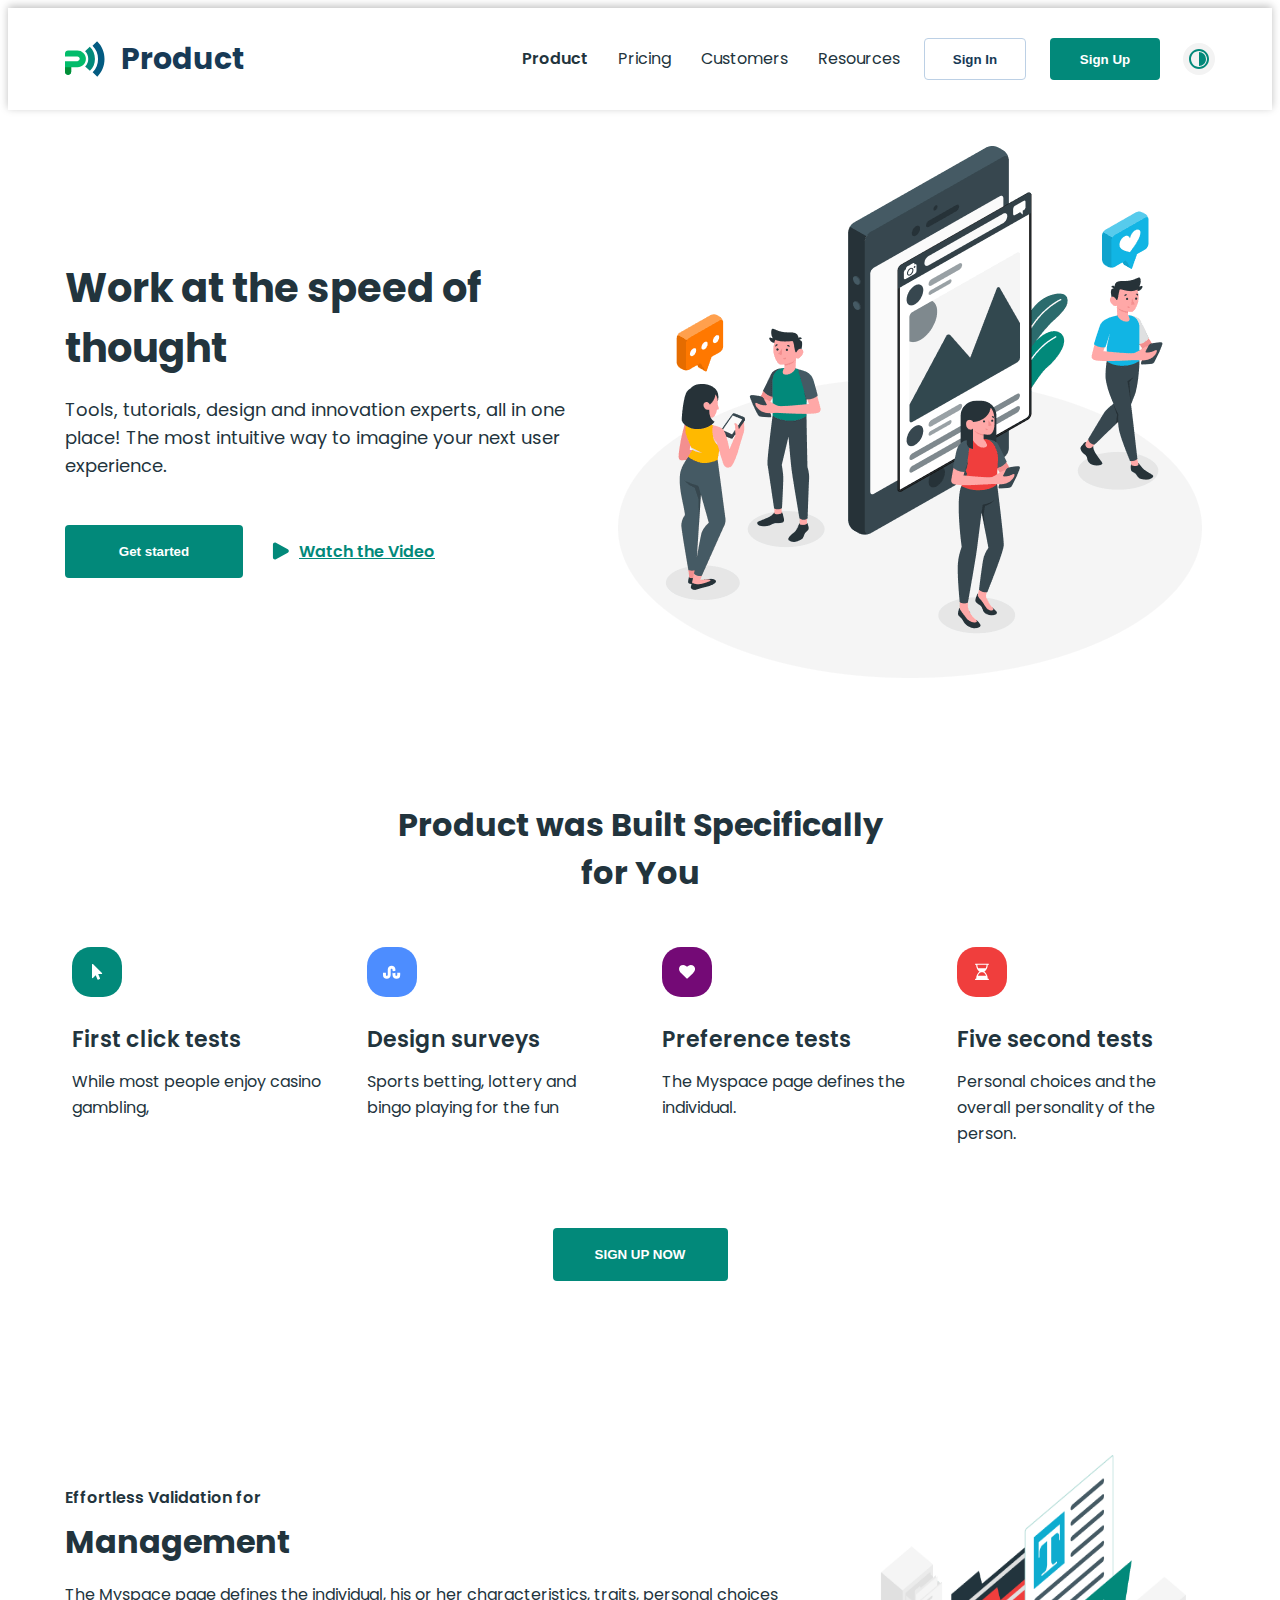
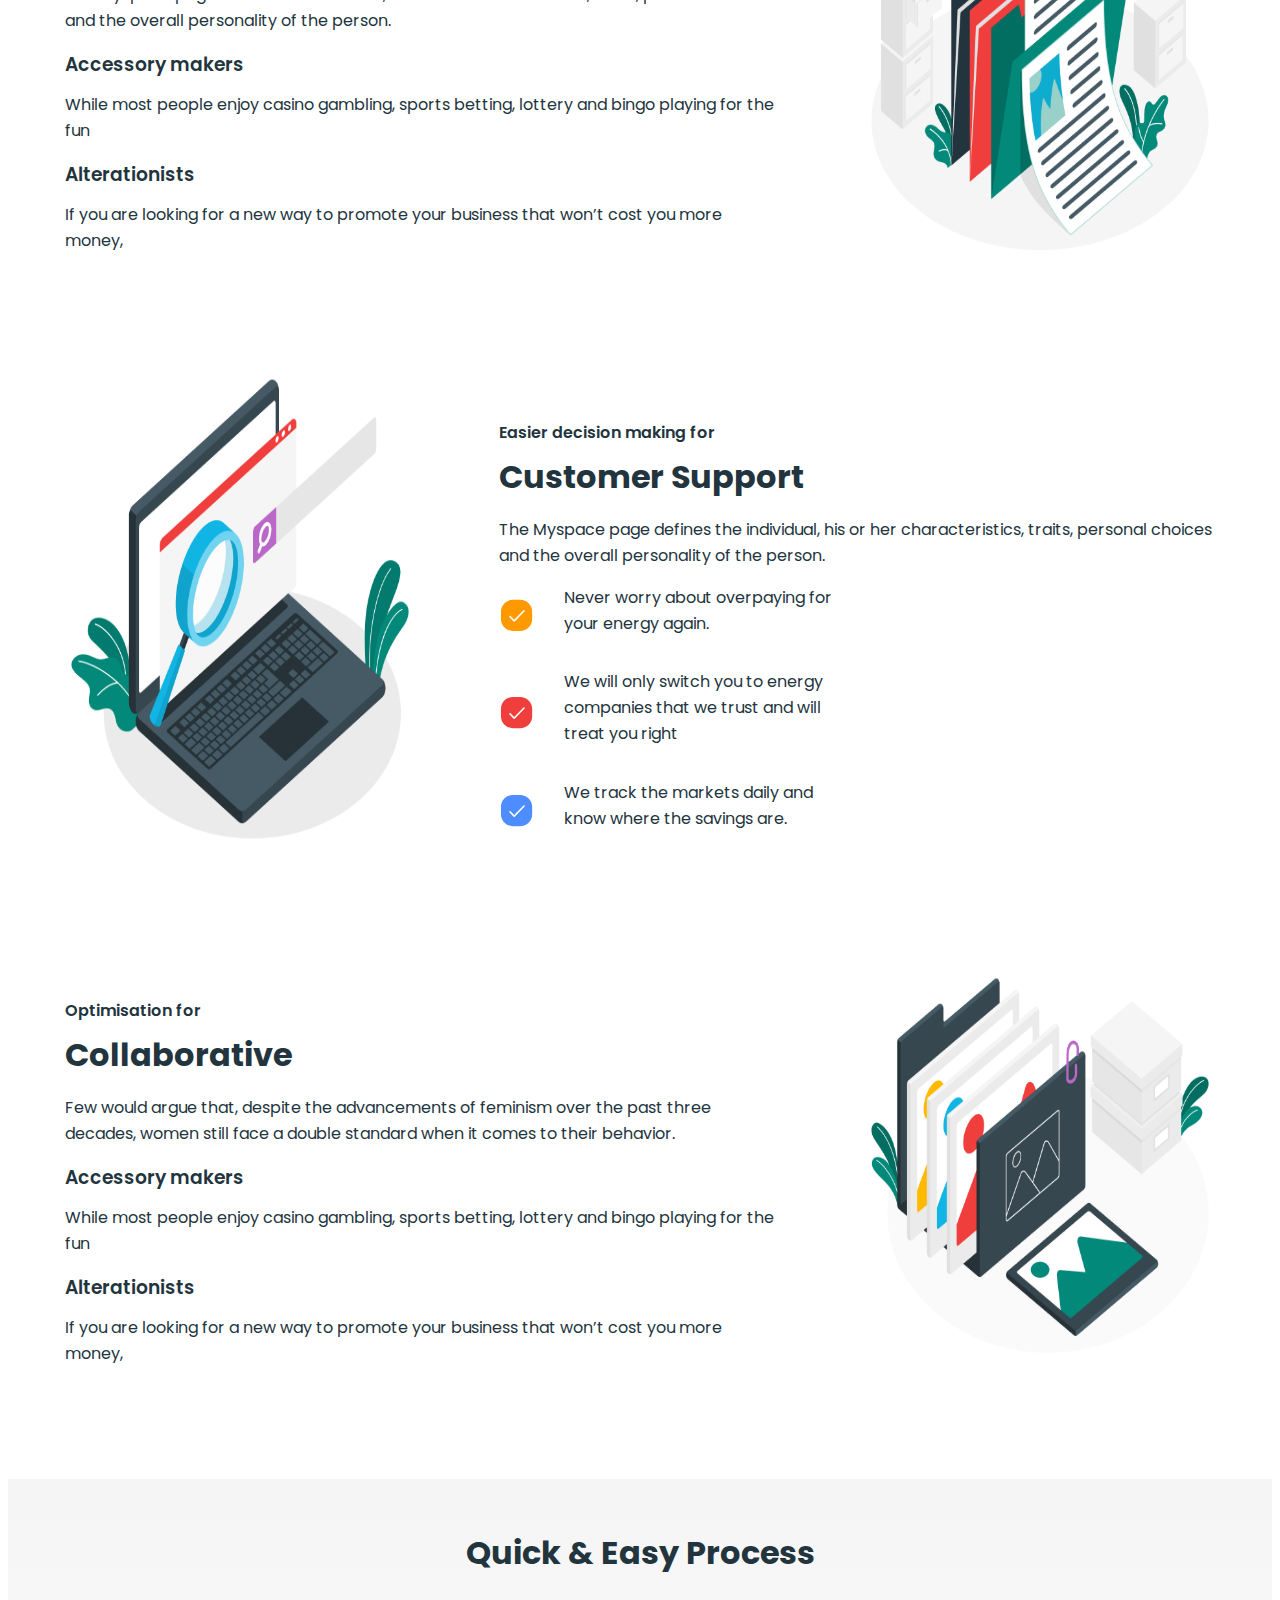
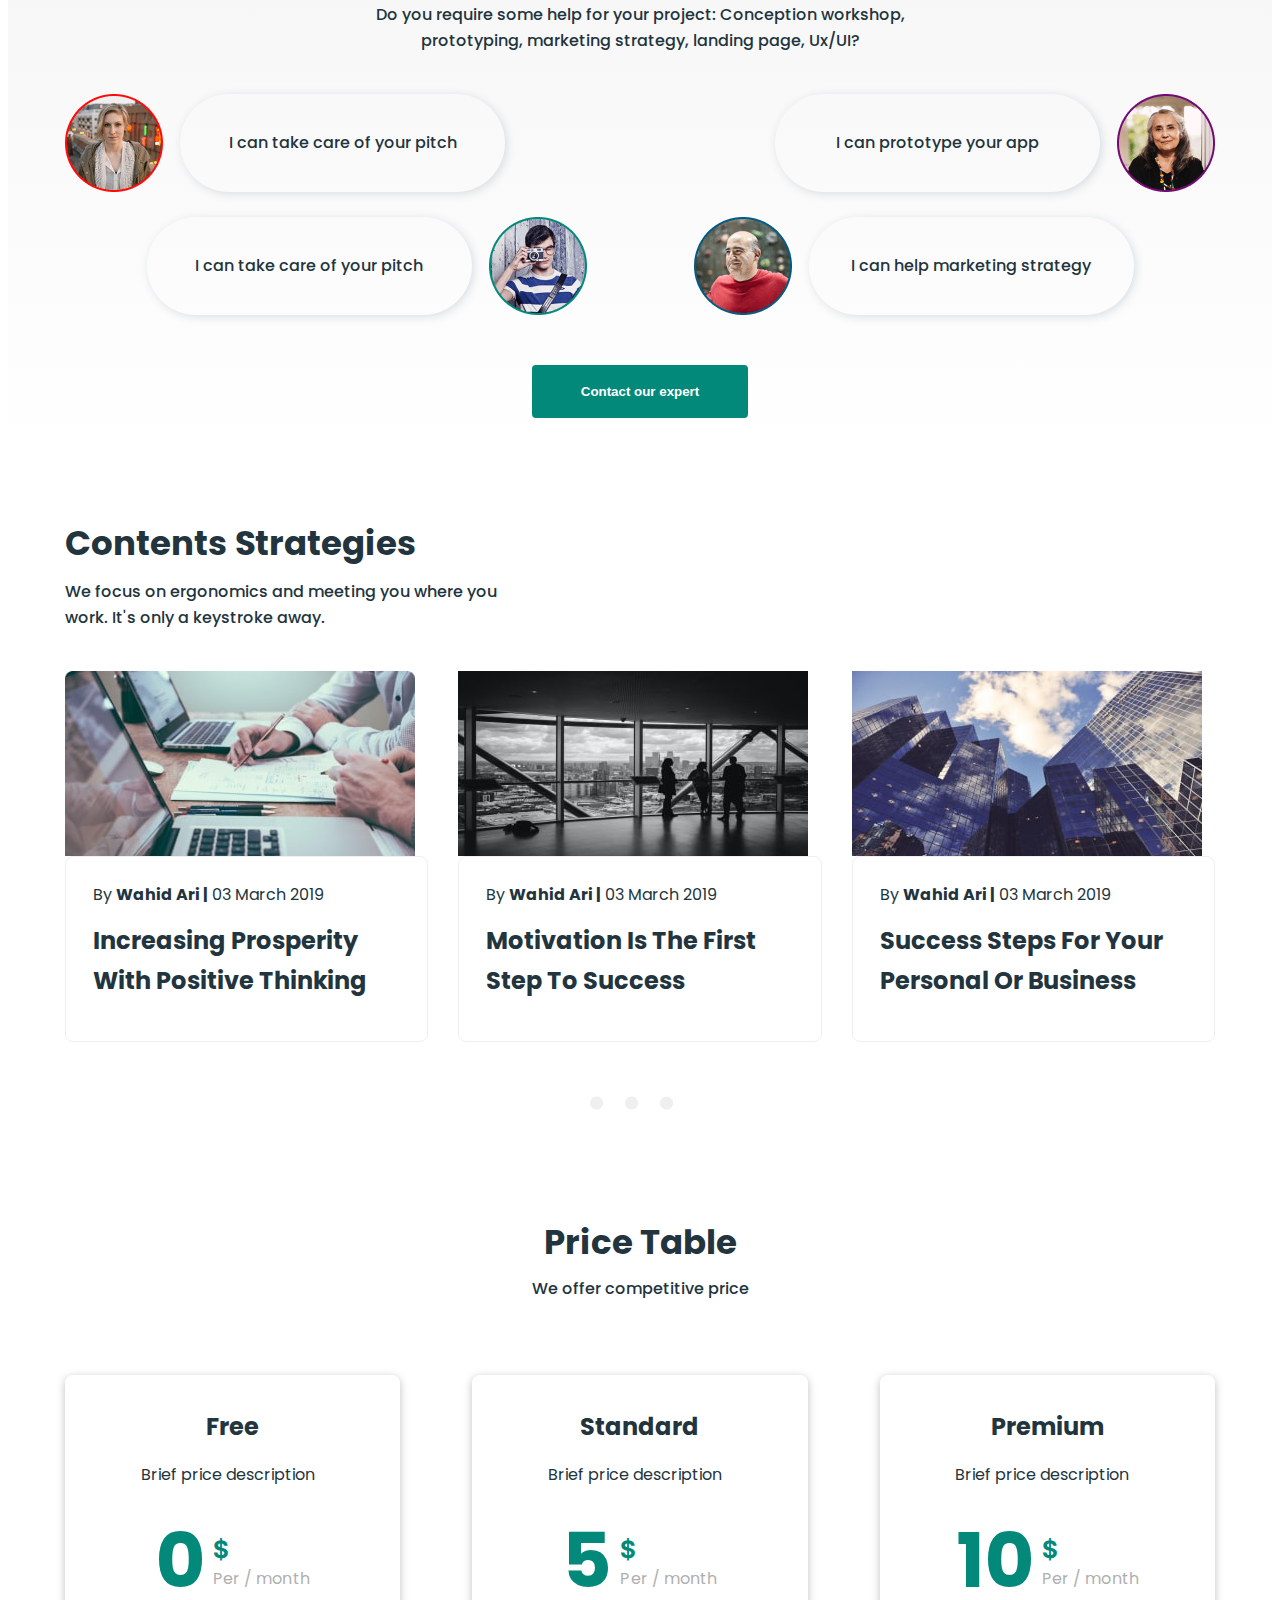
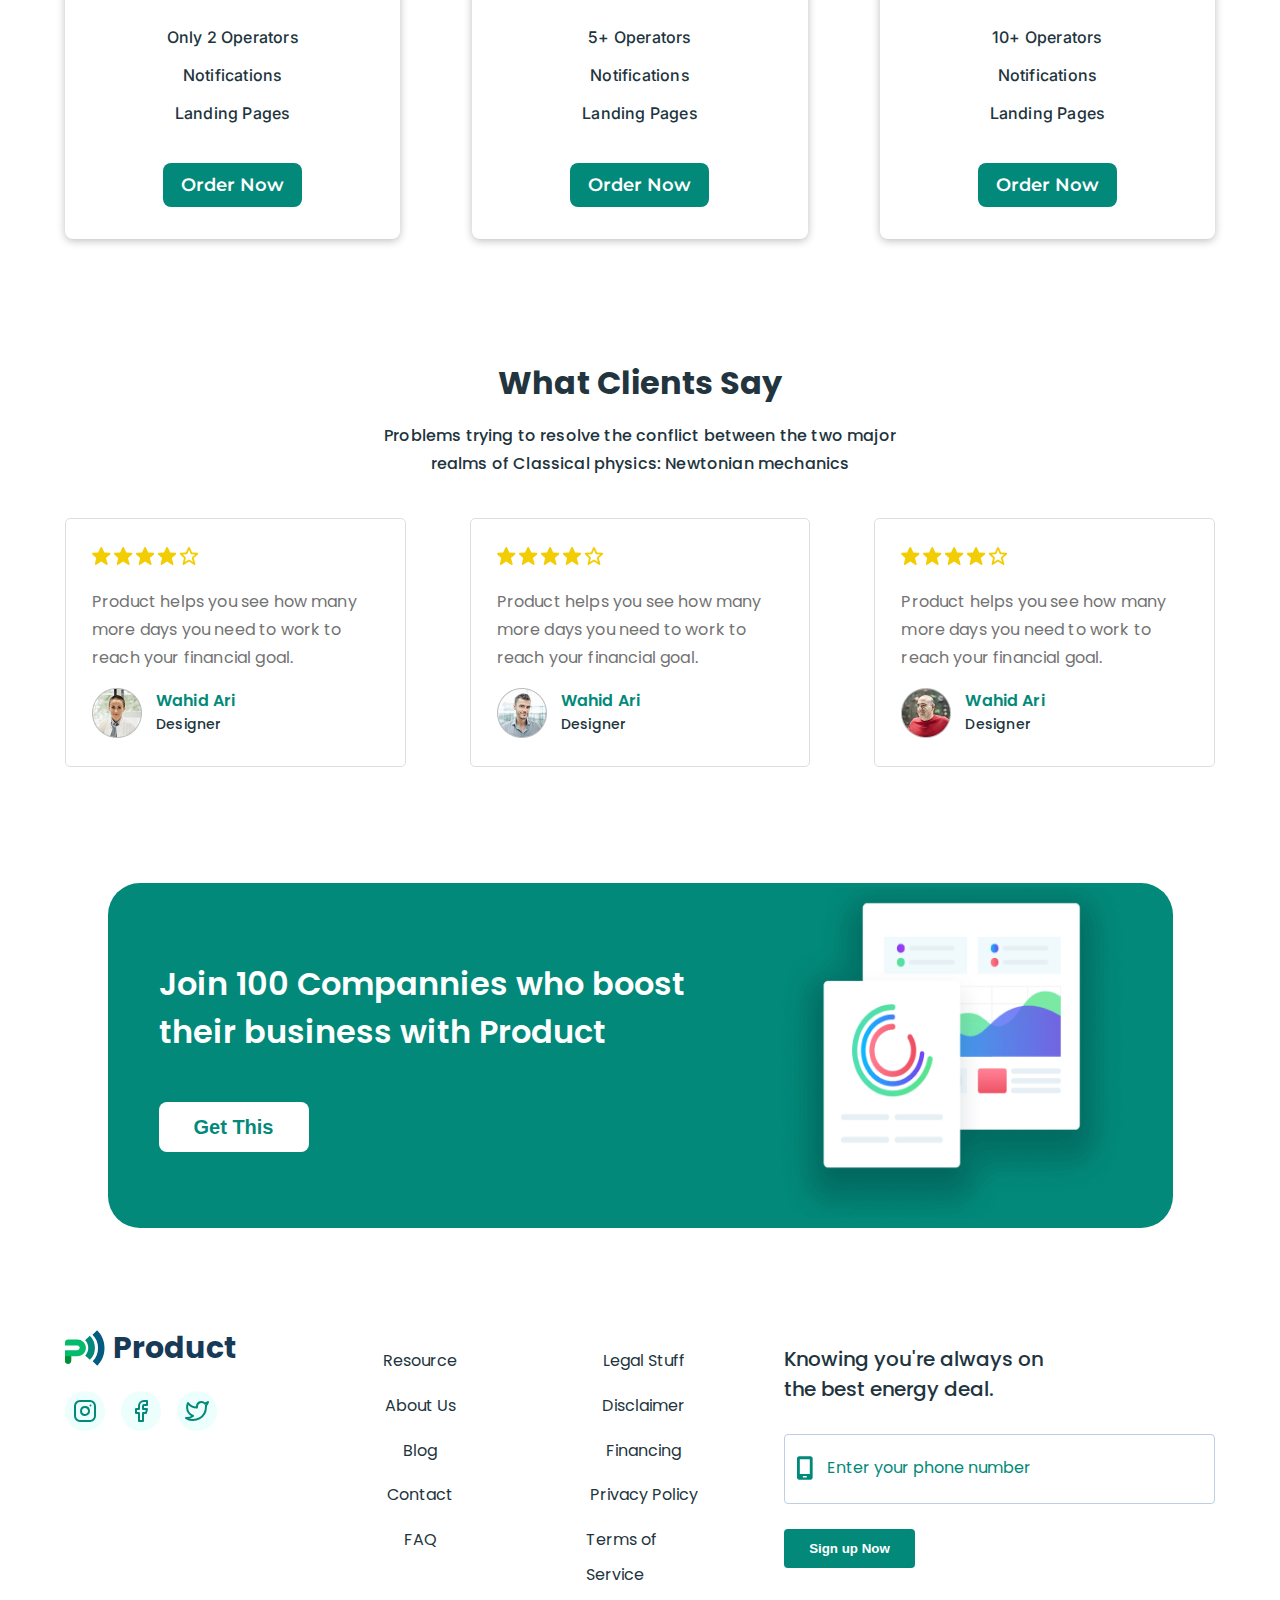
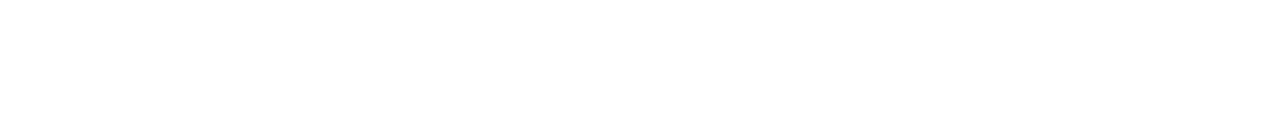
==== commit 9d4530bd: "pricing page + dark version" ====
--- a/index.html
+++ b/index.html
@@ -688,7 +688,7 @@
 
       <!--===================== JOIN US =====================-->
 
-      <section class="join-us-section">
+      <section>
         <div class="container section">
           <div class="join-wrap">
             <div class="join-content-wrap">
--- a/styles/index.css
+++ b/styles/index.css
@@ -54,4 +54,18 @@
 @import './layouts/customers/product-work.css';
 
 /* BUSINESS PRODUCTS */
-@import './layouts/customers/business-products.css';+@import './layouts/customers/business-products.css';
+
+/* ======================================PRICING PAGE========================== */
+
+/* PRICING HERO */
+@import './layouts/pricing/pricing-hero.css';
+
+/* ENTERPRISE */
+@import './layouts/pricing/enterprise.css';
+
+/* EFFECTS */
+@import './layouts/pricing/effects.css';
+
+/* FAQ */
+@import './layouts/pricing/faq.css';